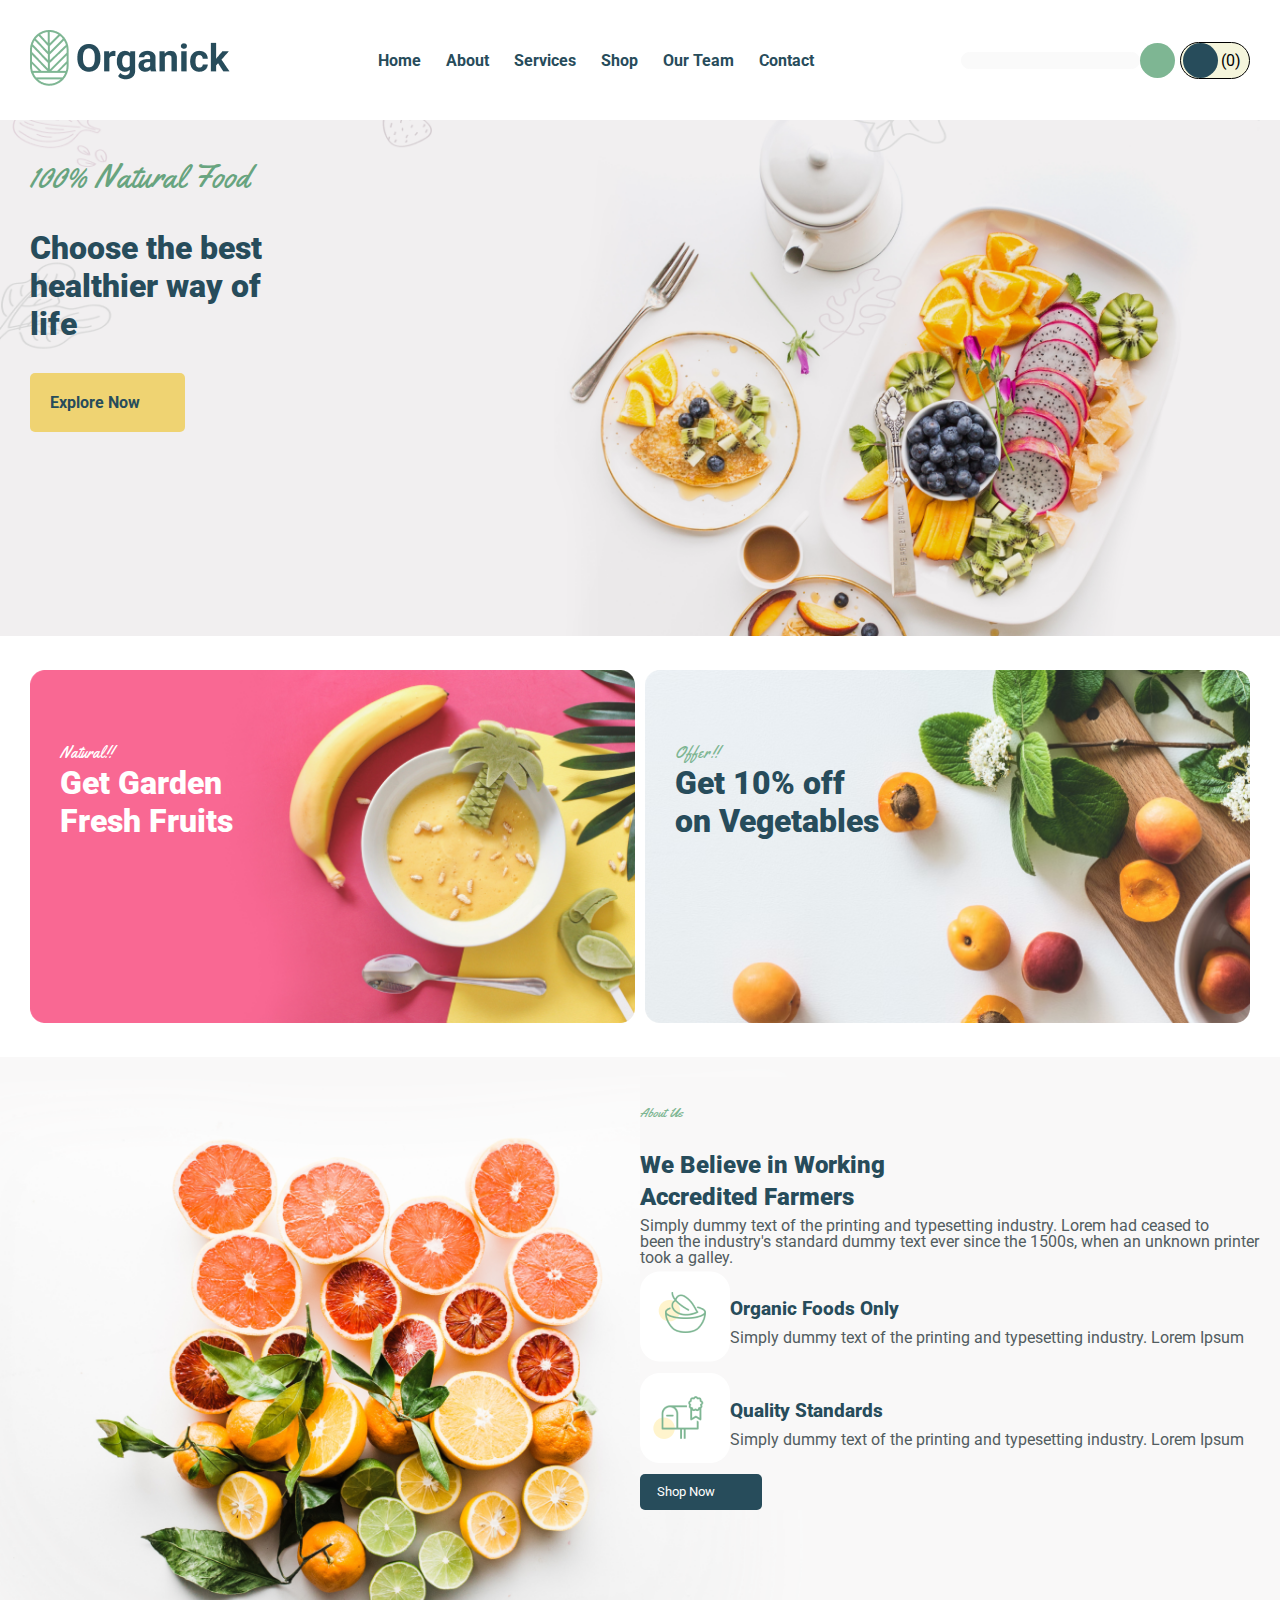
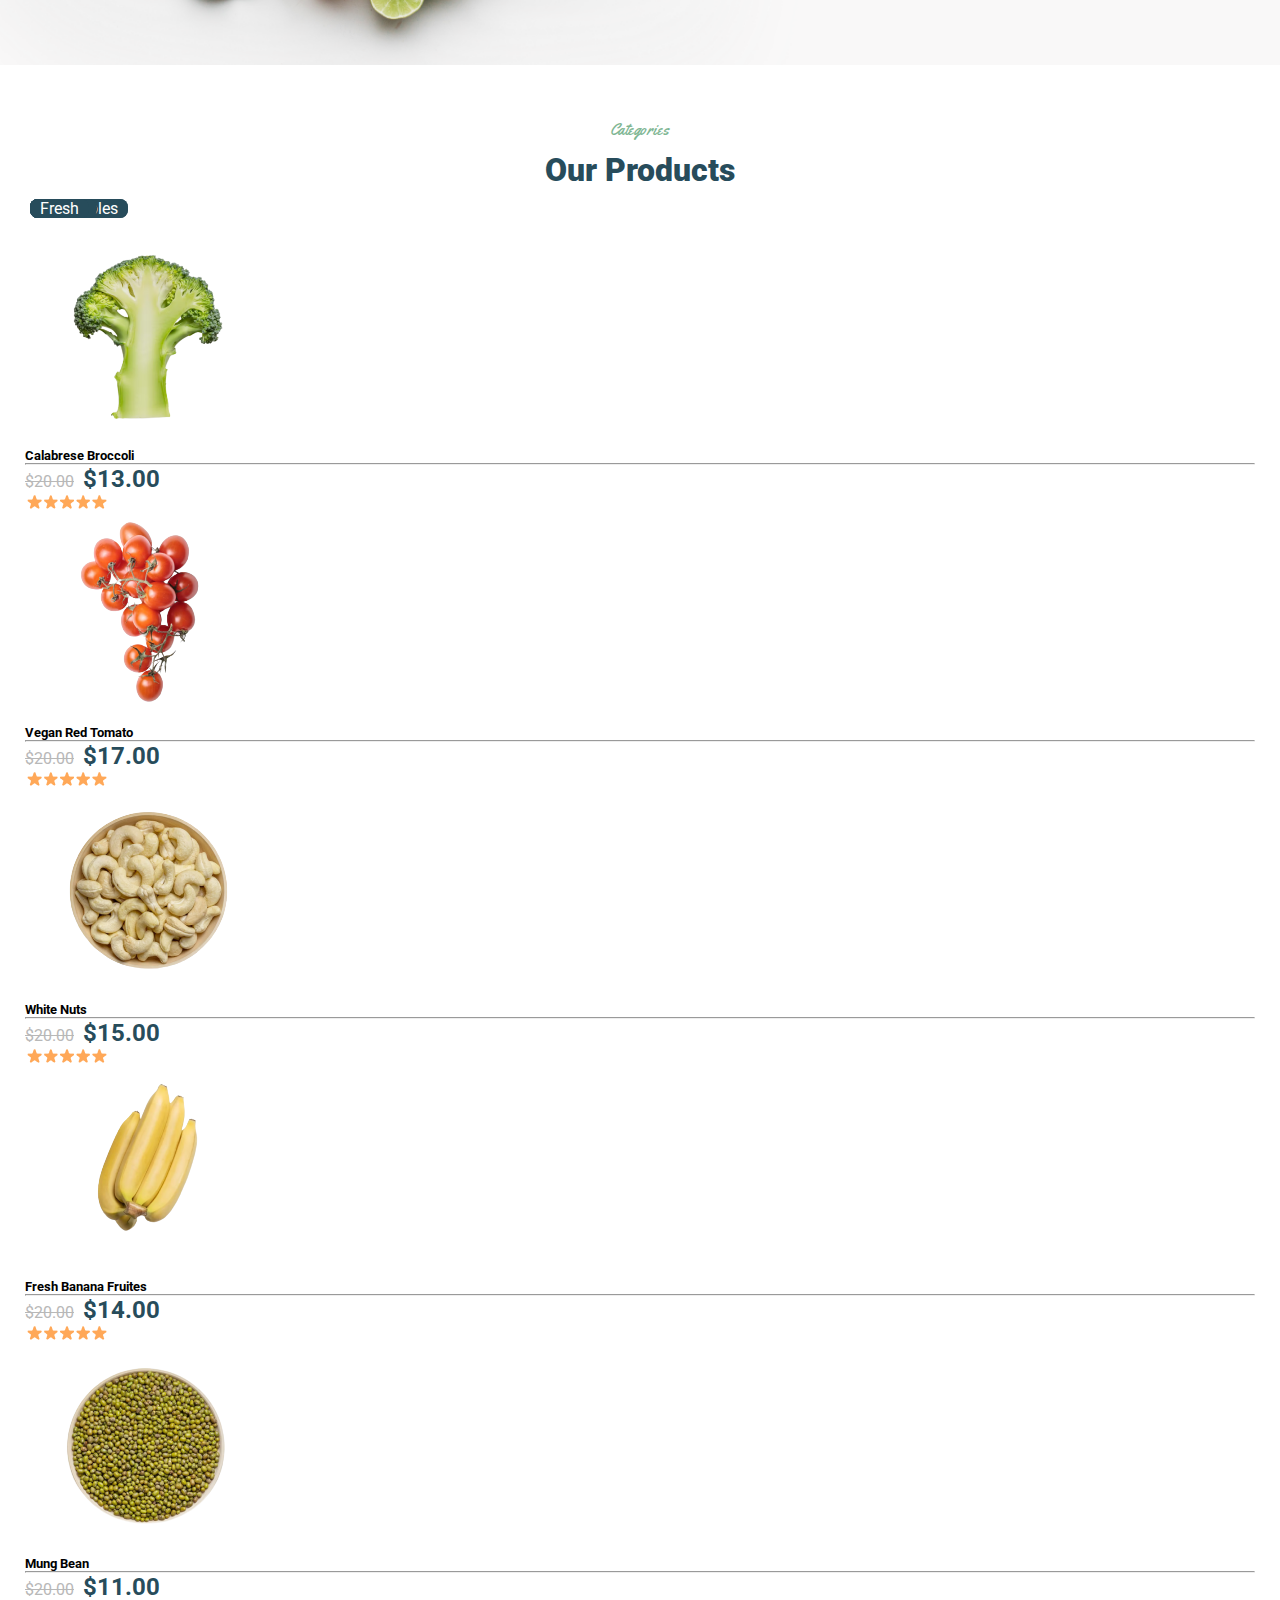
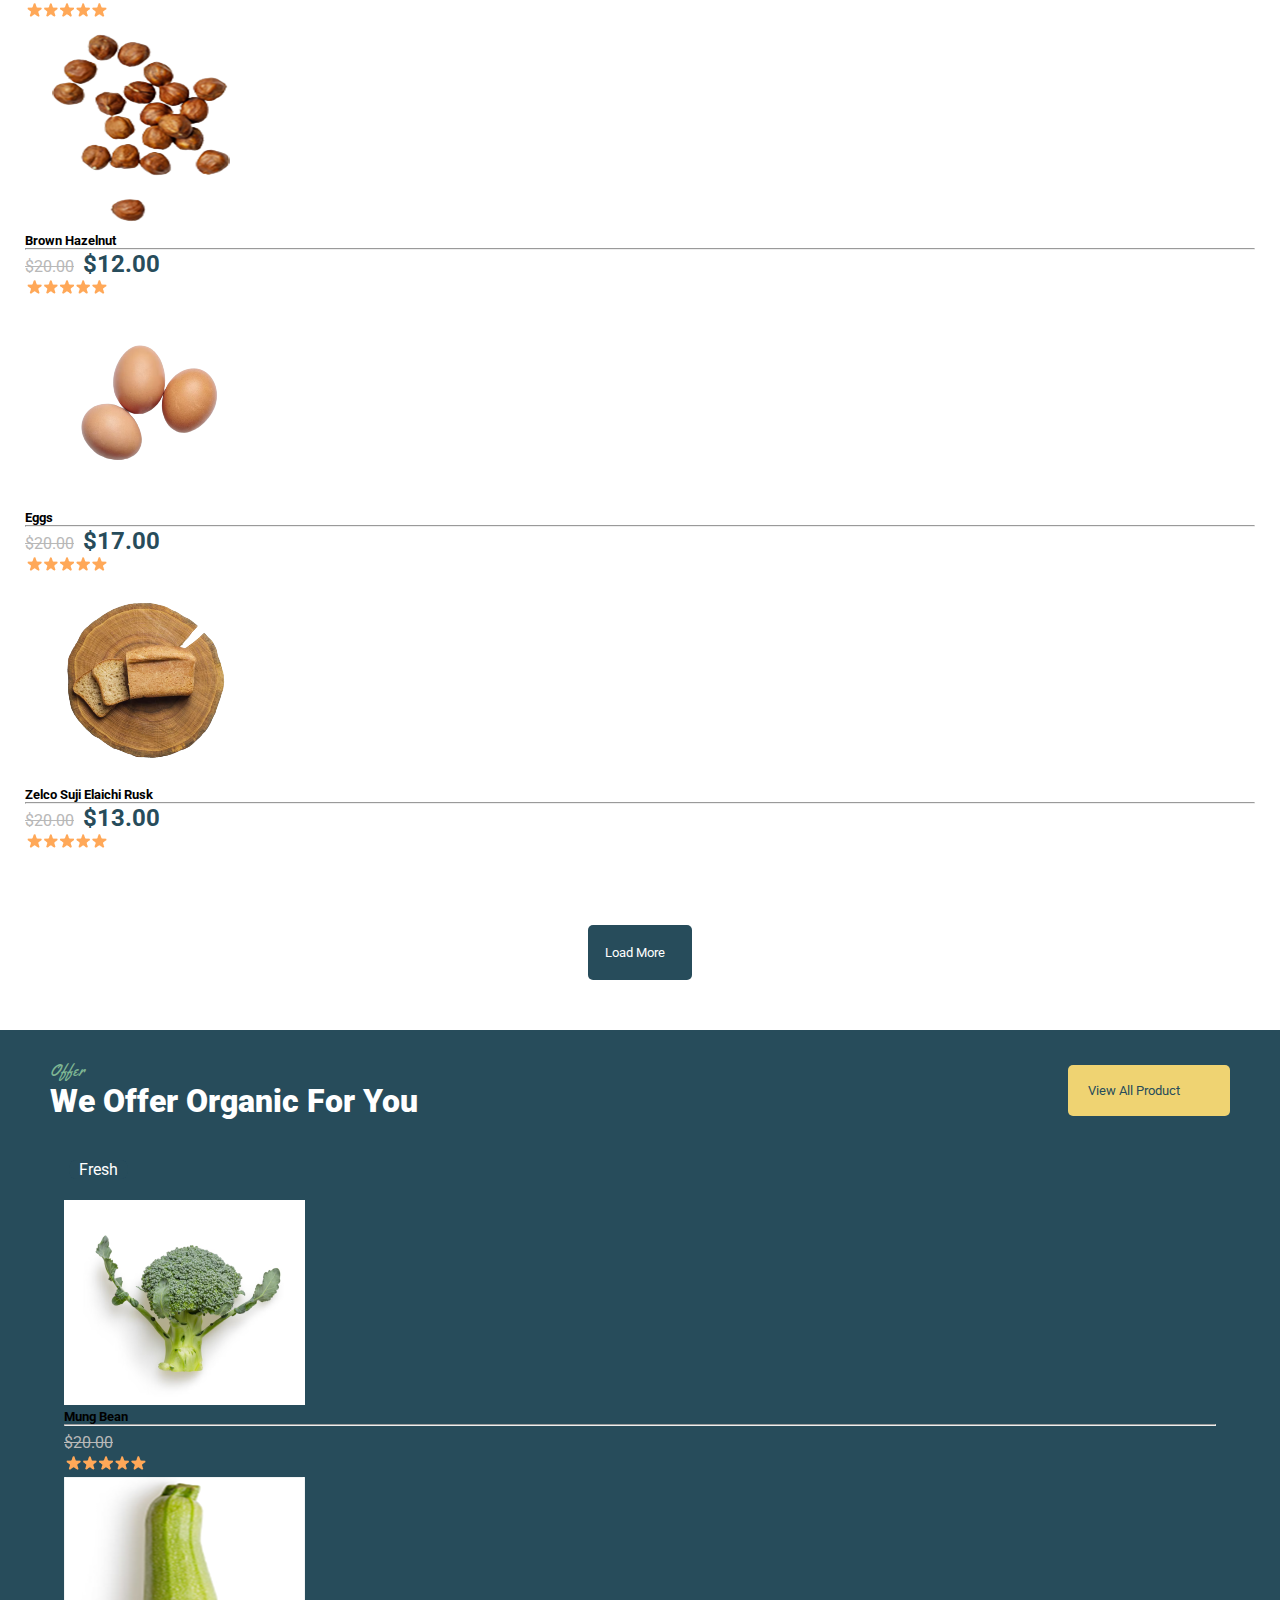
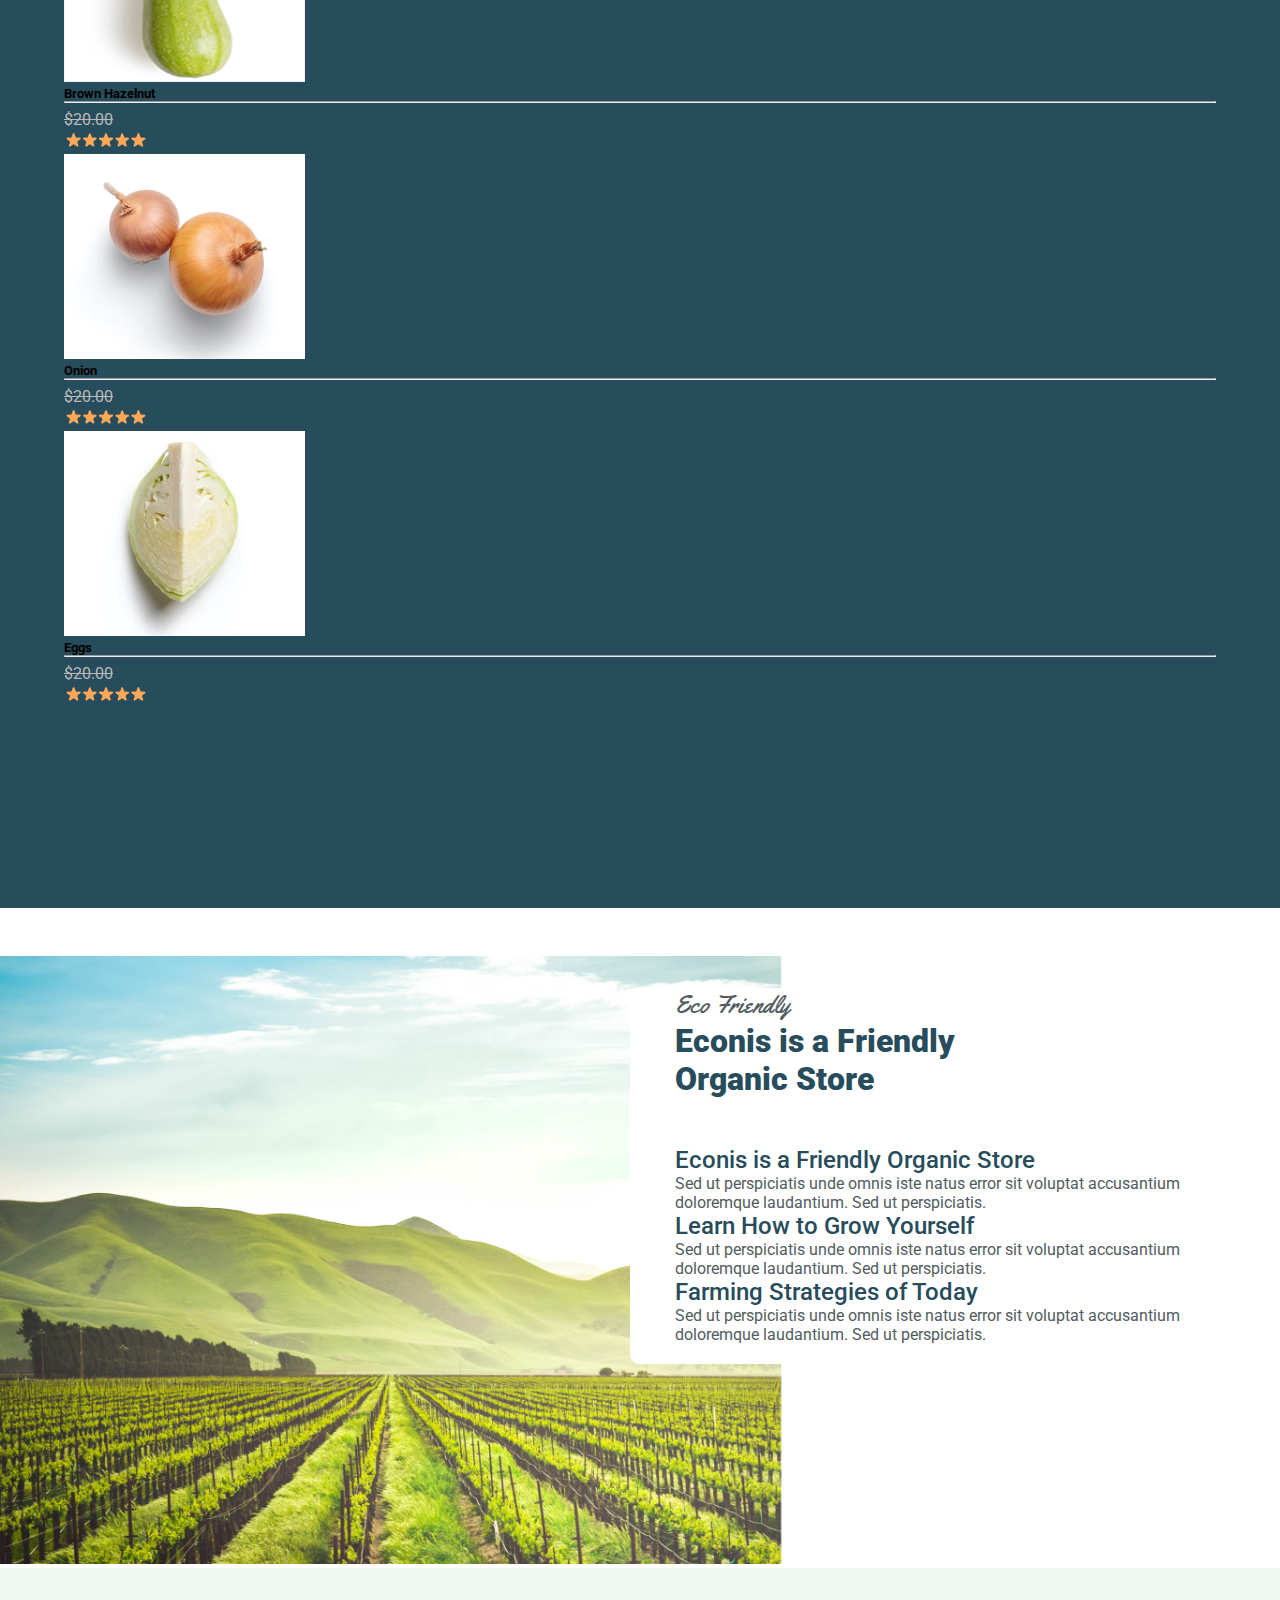
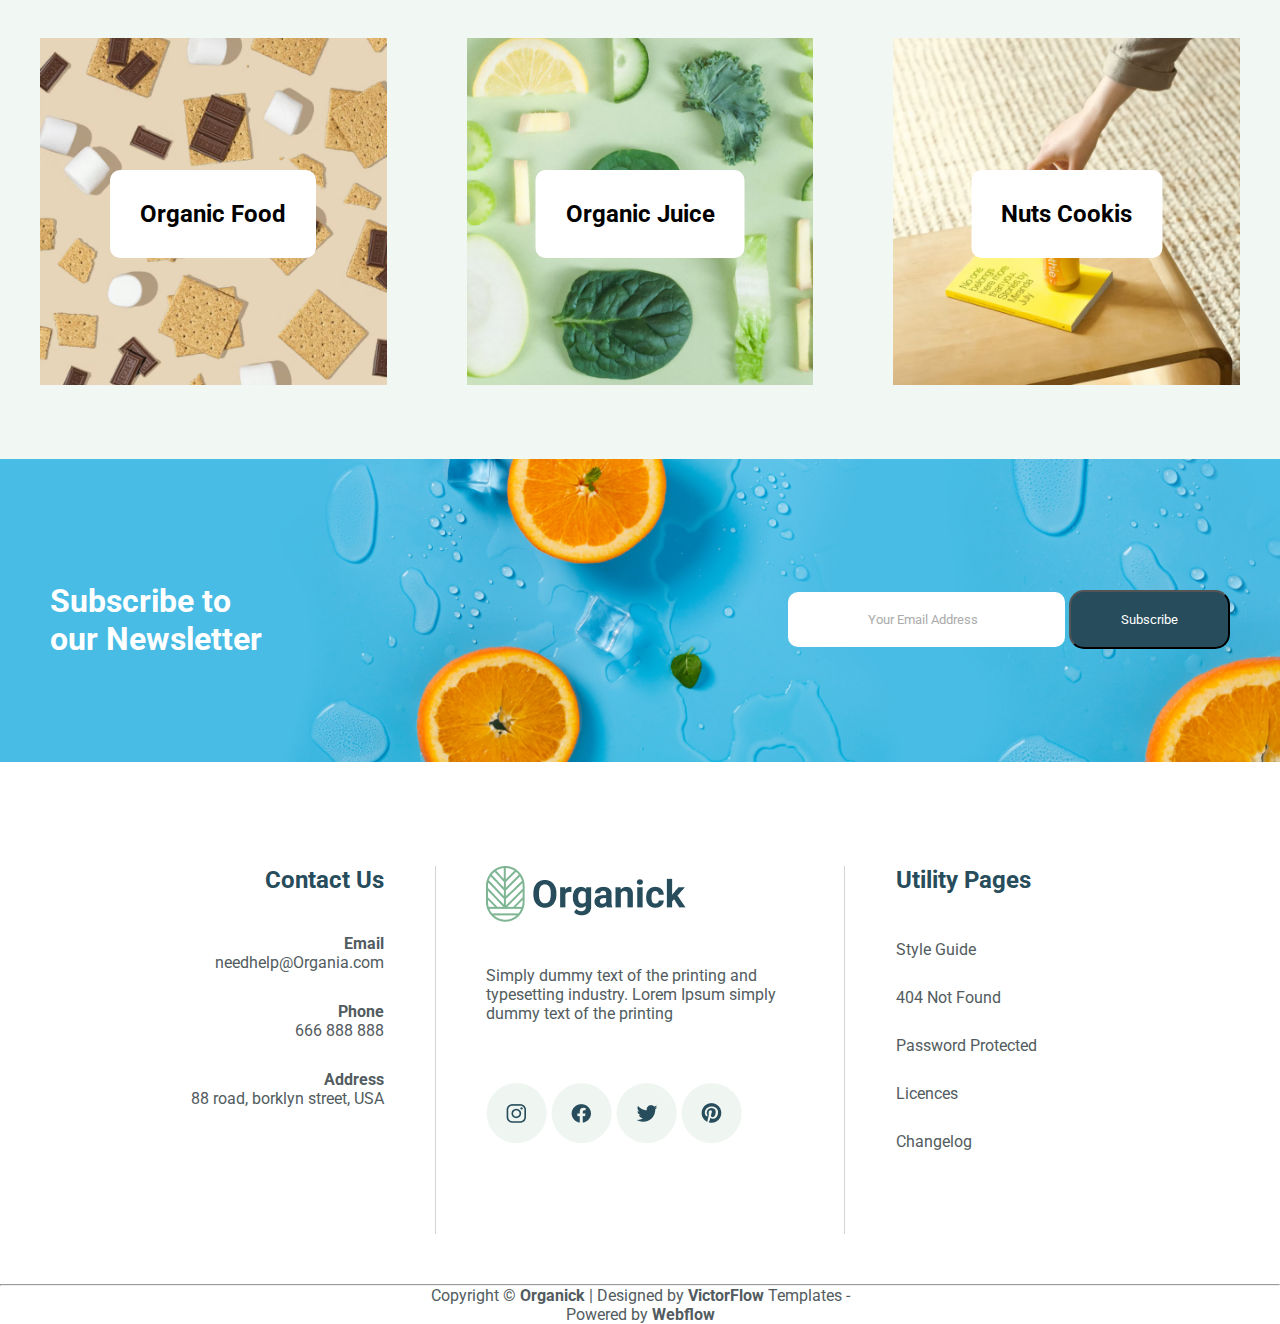
==== index.html @ 691d5c5e "project 2" ====
<!DOCTYPE html>
<html lang="en">

<head>
    <meta charset="UTF-8">
    <meta name="viewport" content="width=device-width, initial-scale=1.0">
    <title>muhammad yazan khairi alanam</title>
    <link rel="stylesheet" href="https://cdnjs.cloudflare.com/ajax/libs/font-awesome/6.5.1/css/all.min.css"
        integrity="sha512-DTOQO9RWCH3ppGqcWaEA1BIZOC6xxalwEsw9c2QQeAIftl+Vegovlnee1c9QX4TctnWMn13TZye+giMm8e2LwA=="
        crossorigin="anonymous" referrerpolicy="no-referrer" />
    <link rel="preconnect" href="https://fonts.googleapis.com">
    <link rel="preconnect" href="https://fonts.gstatic.com" crossorigin>
    <link href="https://fonts.googleapis.com/css2?family=Roboto:wght@300;400;500;700;900&display=swap" rel="stylesheet">
    <link rel="preconnect" href="https://fonts.googleapis.com">
    <link rel="preconnect" href="https://fonts.gstatic.com" crossorigin>
    <link href="https://fonts.googleapis.com/css2?family=Yellowtail&display=swap" rel="stylesheet">
    <link rel="stylesheet" href="https://cdn.jsdelivr.net/npm/bootstrap@5.3.2/dist/css/bootstrap.min.css"
        integrity="sha384-T3c6CoIi6uLrA9TneNEoa7RxnatzjcDSCmG1MXxSR1GAsXEV/Dwwykc2MPK8M2HN" crossorigin="anonymous">
    <link rel="stylesheet" href="./assets/style/style.css">
</head>

<body>
    <header>
        <nav>
            <div class="logo">
                <img class="logo" src="./assets/images/Logo.png" alt="Organick" loading="lazy">
            </div>
            <div class="middel">
                <ul>
                    <li><a href="#">Home</a></li>
                    <li><a href="./assets/About.html">About</a></li>
                    <li><a href="#">Services</a></li>
                    <li><a href="#">Shop</a></li>
                    <li><a href="#">Our Team</a></li>
                    <li><a href="#">Contact</a></li>
                </ul>
            </div>
            <div class="right">
                <div class="search">
                    <input type="search" name="" id="">
                    <span>
                        <div class="icon">
                            <i class="fa-solid fa-magnifying-glass"></i>
                        </div>
                    </span>
                </div>
                <div class="container-cart">
                    <div class="cart">
                        <i class="fa-solid fa-cart-shopping"></i>
                    </div>
                    <p>(0)</p>
                </div>
            </div>
        </nav>
        <div class="hero">
            <div class="hero-bg">
                <img src="./assets/images/hero.png" alt="" loading="lazy">
            </div>
            <div class="hero-title">
                <p>100% Natural Food</p>
                <h1>Choose the best
                    healthier way
                    of life</h1>
                <div class="hero-button">
                    <button>
                        <p>Explore Now</p>
                        <div class="arrow">
                            <i class="fa-solid fa-arrow-right arrow"></i>
                        </div>
                    </button>
                </div>
            </div>
        </div>
    </header>
    <main>
        <section class="sec-1">
            <div class="sec-1-img1">
                <img src="./assets/images/sec-1-1.png" alt="" loading="lazy">
                <div class="title-sec-1-img1">
                    <p>Natural!!</p>
                    <h1>
                        Get Garden <br> Fresh Fruits
                    </h1>
                </div>
            </div>
            <div class="sec-1-img2">
                <img src="./assets/images/sec-1-2.png" alt="" loading="lazy">
                <div class="title-sec-1-img2">
                    <p>Offer!!</p>
                    <h1>
                        Get 10% off <br>
                        on Vegetables
                    </h1>
                </div>
            </div>
        </section>
        <section class="sec-2">
            <div class="sec-2-left">
                <img src="./assets/images/sec-2.png" alt="" loading="lazy">
            </div>
            <div class="sec-2-right">
                <h5>About Us</h5>
                <h1>We Believe in Working <br>
                    Accredited Farmers</h1>
                <p>Simply dummy text of the printing and typesetting industry. Lorem had ceased to <br>
                    been the industry's standard dummy text ever since the 1500s, when an unknown printer took a galley.
                </p>
                <div class="sec-2-Organic">
                    <div class="sec-2-Organic-icon">
                        <img src="./assets/images/sec-2-Icon1.png" alt="" loading="lazy">
                    </div>
                    <div class="sec-2-Organic-Description">
                        <h3>Organic Foods Only</h3>
                        <p>Simply dummy text of the printing and typesetting industry. Lorem Ipsum</p>
                    </div>
                </div>
                <div class="sec-2-Standards">
                    <div class="sec-2-Standards-icon">
                        <img src="./assets/images/sec-2-Icon2.png" alt="" loading="lazy">
                    </div>
                    <div class="sec-2-Standards-Description">
                        <h3>Quality Standards</h3>
                        <p>Simply dummy text of the printing and typesetting industry. Lorem Ipsum</p>
                    </div>
                </div>
                <div class="sec-2-button">
                    <button>
                        <p>Shop Now</p>
                        <div class="arrow">
                            <i class="fa-solid fa-arrow-right arrow"></i>
                        </div>
                    </button>
                </div>
            </div>
        </section>
        <section class="sec-3">
            <div class="sec-3-title">
                <p>Categories </p>
                <h1>Our Products</h1>
            </div>
            <div class="row row-cols-1 row-cols-md-4 g-4  sec-3-card-x">
                <div class="col">
                    <div class="card">
                        <img src="./assets/images/sec3-1.png" class="card-img-top p-5" alt="..." loading="lazy">
                        <div class="card-body ">
                            <h5 class="card-title">Calabrese Broccoli</h5>
                            <hr>
                            <div class=" d-flex justify-content-between">
                                <p class="card-text sec-3-price ">
                                    <del>$20.00</del>
                                    <span>$13.00</span>
                                </p>
                                <p><img src="./assets/images/Star.png" alt="" loading="lazy"></p>
                            </div>
                            </hr>
                        </div>
                        <div class="sec-3-card-title-x">
                            <p> Vegetables</p>
                        </div>
                    </div>
                </div>
                <div class="col">
                    <div class="card">
                        <img src="./assets/images/sec3-2.png" class="card-img-top p-5" alt="..." loading="lazy">
                        <div class="card-body ">
                            <h5 class="card-title">Vegan Red Tomato</h5>
                            <hr>
                            <div class=" d-flex justify-content-between">
                                <p class="card-text sec-3-price">
                                    <del>$20.00</del>
                                    <span>$17.00</span>
                                </p>
                                <p><img src="./assets/images/Star.png" alt="" loading="lazy"></p>
                            </div>
                            </hr>
                        </div>
                        <div class="sec-3-card-title-x">
                            <p> Vegetables</p>
                        </div>
                    </div>
                </div>
                <div class="col">
                    <div class="card">
                        <img src="./assets/images/sec3-3.png" class="card-img-top p-5" alt="..." loading="lazy">
                        <div class="card-body ">
                            <h5 class="card-title">White Nuts</h5>
                            <hr>
                            <div class=" d-flex justify-content-between">
                                <p class="card-text sec-3-price">
                                    <del>$20.00</del>
                                    <span>$15.00</span>
                                </p>
                                <p><img src="./assets/images/Star.png" alt="" loading="lazy"></p>
                            </div>
                            </hr>
                        </div>
                        <div class="sec-3-card-title-x">
                            <p> Millets</p>
                        </div>
                    </div>
                </div>
                <div class="col">
                    <div class="card">
                        <img src="./assets/images/sec3-4.png" class="card-img-top p-5" alt="..." loading="lazy">
                        <div class="card-body ">
                            <h5 class="card-title">Fresh Banana Fruites</h5>
                            <hr>
                            <div class=" d-flex justify-content-between">
                                <p class="card-text sec-3-price">
                                    <del>$20.00</del>
                                    <span>$14.00</span>
                                </p>
                                <p><img src="./assets/images/Star.png" alt="" loading="lazy"></p>
                            </div>
                            </hr>
                        </div>
                        <div class="sec-3-card-title-x">
                            <p> Fresh</p>
                        </div>
                    </div>
                </div>
                <div class="col">
                    <div class="card">
                        <img src="./assets/images/sec3-5.png" class="card-img-top p-5" alt="..." loading="lazy">
                        <div class="card-body ">
                            <h5 class="card-title">Mung Bean</h5>
                            <hr>
                            <div class=" d-flex justify-content-between">
                                <p class="card-text sec-3-price">
                                    <del>$20.00</del>
                                    <span>$11.00</span>
                                </p>
                                <p><img src="./assets/images/Star.png" alt="" loading="lazy"></p>
                            </div>
                            </hr>
                        </div>
                        <div class="sec-3-card-title-x">
                            <p> Health</p>
                        </div>
                    </div>
                </div>
                <div class="col">
                    <div class="card">
                        <img src="./assets/images/sec3-6.png" class="card-img-top p-5 testtt " alt="..." loading="lazy">
                        <div class="card-body  ">
                            <h5 class="card-title">Brown Hazelnut</h5>
                            <hr>
                            <div class=" d-flex justify-content-between">
                                <p class="card-text sec-3-price">
                                    <del>$20.00</del>
                                    <span>$12.00</span>
                                </p>
                                <p><img src="./assets/images/Star.png" alt="" loading="lazy"></p>
                            </div>
                            </hr>
                        </div>
                        <div class="sec-3-card-title-x">
                            <p> Nuts</p>
                        </div>
                    </div>
                </div>
                <div class="col">
                    <div class="card">
                        <img src="./assets/images/sec3-7.png" class="card-img-top p-5" alt="..." loading="lazy">
                        <div class="card-body ">
                            <h5 class="card-title">Eggs</h5>
                            <hr>
                            <div class=" d-flex justify-content-between">
                                <p class="card-text sec-3-price">
                                    <del>$20.00</del>
                                    <span>$17.00</span>
                                </p>
                                <p><img src="./assets/images/Star.png" alt="" loading="lazy"></p>
                            </div>
                            </hr>
                        </div>
                        <div class="sec-3-card-title-x">
                            <p> Fresh</p>
                        </div>
                    </div>
                </div>
                <div class="col">
                    <div class="card">
                        <img src="./assets/images/sec3-8.png" class="card-img-top p-5" alt="..." loading="lazy">
                        <div class="card-body ">
                            <h5 class="card-title">Zelco Suji Elaichi Rusk</h5>
                            <hr>
                            <div class=" d-flex justify-content-between">
                                <p class="card-text sec-3-price">
                                    <del>$20.00</del>
                                    <span>$13.00</span>
                                </p>
                                <p><img src="./assets/images/Star.png" alt="" loading="lazy"></p>
                            </div>
                            </hr>
                        </div>
                        <div class="sec-3-card-title-x">
                            <p> Fresh</p>
                        </div>
                    </div>
                </div>
            </div>
            <div class="sec-3-button">
                <button>
                    <p>Load More</p>
                    <div class="arrow">
                        <i class="fa-solid fa-arrow-right arrow"></i>
                    </div>
                </button>
            </div>
        </section>
        <section class="sec-4">
            <div class="sec-4-container-title">
                <div class="sec-4-right">
                    <p>Offer</p>
                    <h1>We Offer Organic For You</h1>
                </div>
                <div class="sec-4-left">
                    <div class="sec-4-button">
                        <button>
                            <p>View All Product</p>
                            <div class="arrow">
                                <i class="fa-solid fa-arrow-right arrow"></i>
                            </div>
                        </button>
                    </div>
                </div>
            </div>
            <div class="row row-cols-1 row-cols-md-4 g-4  sec-4-card-x">
                <div class="col">
                    <div class="card">
                        <img src="./assets/images/sec4-1.png" class="card-img-top p-5" alt="...">
                        <div class="card-body ">
                            <h5 class="card-title">Mung Bean</h5>
                            <hr>
                            <div class=" d-flex justify-content-between">
                                <p class="card-text sec-3-price">
                                    <del>$20.00</del>
                                    <span>$11.00</span>
                                </p>
                                <p><img src="./assets/images/Star.png" alt=""></p>
                            </div>
                            </hr>
                        </div>
                        <div class="sec-3-card-title-x">
                            <p> Fresh</p>
                        </div>
                    </div>
                </div>
                <div class="col">
                    <div class="card">
                        <img src="./assets/images/sec4-2.png" class="card-img-top p-5" alt="...">
                        <div class="card-body ">
                            <h5 class="card-title">Brown Hazelnut</h5>
                            <hr>
                            <div class=" d-flex justify-content-between">
                                <p class="card-text sec-3-price">
                                    <del>$20.00</del>
                                    <span>$12.00</span>
                                </p>
                                <p><img src="./assets/images/Star.png" alt=""></p>
                            </div>
                            </hr>
                        </div>
                        <div class="sec-3-card-title-x">
                            <p> Fresh</p>
                        </div>
                    </div>
                </div>


                <div class="col">
                    <div class="card">
                        <img src="./assets/images/sec4-3.png" class="card-img-top p-5" alt="...">
                        <div class="card-body ">
                            <h5 class="card-title">Onion</h5>
                            <hr>
                            <div class=" d-flex justify-content-between">
                                <p class="card-text sec-3-price">
                                    <del>$20.00</del>
                                    <span>$17.00</span>
                                </p>
                                <p><img src="./assets/images/Star.png" alt=""></p>
                            </div>
                            </hr>
                        </div>
                        <div class="sec-3-card-title-x">
                            <p> Fresh</p>
                        </div>
                    </div>
                </div>


                <div class="col">
                    <div class="card">
                        <img src="./assets/images/sec4-4.png" class="card-img-top p-5" alt="...">
                        <div class="card-body ">
                            <h5 class="card-title">Eggs</h5>
                            <hr>
                            <div class=" d-flex justify-content-between">
                                <p class="card-text sec-3-price">
                                    <del>$20.00</del>
                                    <span>$17.00</span>
                                </p>
                                <p><img src="./assets/images/Star.png" alt=""></p>
                            </div>
                            </hr>
                        </div>
                        <div class="sec-3-card-title-x">
                            <p> Fresh</p>
                        </div>
                    </div>
                </div>
            </div>
        </section>
        <section class="sec-5">
            <div class="sec-5-img">
                <img src="./assets/images/sec5.png" alt="" loading="lazy">
            </div>
            <div class="sec-5-paragraph">
                <div class="sec-5-paragraph-part1">
                    <p>Eco Friendly</p>
                    <h1>Econis is a Friendly <br>
                        Organic Store</h1>
                </div>
                <h2>Econis is a Friendly
                    Organic Store</h2>
                <p>Sed ut perspiciatis unde omnis iste natus error sit voluptat accusantium <br> doloremque laudantium.
                    Sed
                    ut perspiciatis.
                </p>
                <h2>Learn How to Grow Yourself</h2>
                <p>Sed ut perspiciatis unde omnis iste natus error sit voluptat accusantium <br>doloremque laudantium.
                    Sed
                    ut perspiciatis.</p>
                <h2>Farming Strategies of Today</h2>
                <p>Sed ut perspiciatis unde omnis iste natus error sit voluptat accusantium <br> doloremque laudantium.
                    Sed
                    ut perspiciatis.</p>
            </div>
        </section>
        <section>
            <div class="sec-6-container">
                <div class="sec-6-container-img">
                    <img src="./assets/images/sec6-1.png" alt="" loading="lazy">
                    <div>
                        <h2>Organic Food</h2>
                    </div>
                </div>
                <div class="sec-6-container-img">
                    <img src="./assets/images/sec6-2.png" alt="" loading="lazy">
                    <div>
                        <h2>Organic Juice</h2>
                    </div>
                </div>
                <div class="sec-6-container-img">
                    <img src="./assets/images/sec6-3.png" alt="" loading="lazy">
                    <div>
                        <h2>Nuts Cookis</h2>
                    </div>
                </div>
            </div>
        </section>
        <section>
            <div>
                <div sec-7-container>
                    <div class="sec-7-img">
                        <img src="./assets/images/sec7.png" alt="" loading="lazy">
                        <div class="sec-7-Subscribe">
                            <h1>
                                Subscribe to <br>
                                our Newsletter
                            </h1>
                            <div class="sec-7-email">
                                <input type="email" placeholder="Your Email Address  ">
                                <button>
                                    Subscribe
                                </button>
                            </div>
                        </div>
                    </div>
                </div>
            </div>
        </section>
        <section>
            <div class="sec-8-cotainer">
                <div class="sec-8-left">
                    <div class="Contact">
                        <h2>Contact Us</h2>
                    </div>
                    <div class="sec-8-Email">
                        <p>
                        <h4>
                            Email
                        </h4>
                        needhelp@Organia.com
                        </p>
                        <div>
                            <p>
                            <h4>
                                Phone <br>
                            </h4>
                            666 888 888
                            </p>
                        </div>
                        <div>
                            <p>
                            <h4>
                                Address <br>
                            </h4>
                            88 road, borklyn street, USA
                            </p>
                        </div>
                    </div>
                </div>
                <div class="vertical-line"></div>
                <div class="sec-8-mid">
                    <div class="sec-8-mid-logo">
                        <img src="./assets/images/Logo.png" alt="" loading="lazy">
                    </div>
                    <div>
                        <p>
                            Simply dummy text of the printing and typesetting industry.
                            Lorem Ipsum simply dummy text of the printing
                        </p>
                    </div>
                    <div sec-8-mid-img>
                        <img src="./assets/images/sec-8-1.png" alt="" loading="lazy">
                        <img src="./assets/images/sec-8-2.png" alt="" loading="lazy">
                        <img src="./assets/images/sec-8-3.png" alt="" loading="lazy">
                        <img src="./assets/images/sec-8-4.png" alt="" loading="lazy">
                    </div>
                </div>
                <div class="vertical-line"></div>
                <div class="sec-8-right">
                    <h2>
                        Utility Pages
                    </h2>
                    <p>
                        Style Guide <br>
                        404 Not Found <br>
                        Password Protected <br>
                        Licences <br>
                        Changelog <br>
                    </p>
                </div>
            </div>
        </section>
    </main>
    <footer>
        <hr>
        <div>
            <p>Copyright © <b>Organick</b> | Designed by <b>VictorFlow</b> Templates - <br> Powered by <b>Webflow</b>
            </p>
        </div>
    </footer>
    <script src="https://cdn.jsdelivr.net/npm/@popperjs/core@2.11.8/dist/umd/popper.min.js"
        integrity="sha384-I7E8VVD/ismYTF4hNIPjVp/Zjvgyol6VFvRkX/vR+Vc4jQkC+hVqc2pM8ODewa9r"
        crossorigin="anonymous"></script>
    <script src="https://cdn.jsdelivr.net/npm/bootstrap@5.3.2/dist/js/bootstrap.min.js"
        integrity="sha384-BBtl+eGJRgqQAUMxJ7pMwbEyER4l1g+O15P+16Ep7Q9Q+zqX6gSbd85u4mG4QzX+"
        crossorigin="anonymous"></script>
</body>
</html>
---- assets/style/style.css ----
p {
    margin-bottom: 0;
    /* put this select because cdn of jsdelivr.net/npm/bootstrap@5.3.2/scs5/_reboot.scss:130 put{
    margin-bottom: 1rem; of all p
   } */
}



* {
    margin: 0;
    padding: 0;
    box-sizing: border-box;
    font-family: 'Roboto', sans-serif;
}

body {
    height: 6000px;
}

/* nav bar */
nav {
    display: flex;
    justify-content: space-between;
    align-items: center;
    padding: 30px 30px;
    width: 100%;
    z-index: 1;
    background-color: rgb(255, 255, 255);
    /* position: fixed;
    top: 0px; */
}

/* nav bar middel */

nav .middel ul {
    display: flex;
    text-decoration: none;
    gap: 25px;
    list-style: none;
    font-weight: 700;
}

nav .middel ul a {
    text-decoration: none;
    color: #274C5B;
}

/* nav bar right */

.right {
    display: flex;
    gap: 5px;
}

.right .search input {
    border: 1px solid #FAFAFA;
    background-color: #FAFAFA;
    border-radius: 50px;
    position: relative;
}

nav .right .search {
    display: flex;
    align-items: center;
}

nav .right .search .icon {
    background-color: #7EB693;
    width: 35px;
    height: 35px;
    border-radius: 50%;
    position: relative;
}

nav .right .icon i {
    color: white;
    position: absolute;
    top: 50%;
    left: 50%;
    transform: translate(-50%, -50%);
}

nav .right .cart {
    background-color: #274C5B;
    width: 35px;
    height: 35px;
    border-radius: 50%;
    position: relative;
    margin-left: 2px;
}

nav .right .cart i {
    color: white;
    position: absolute;
    top: 50%;
    left: 50%;
    transform: translate(-50%, -50%);

}

nav .container-cart {
    border-radius: 50px;
    width: 70px;
    background-color: beige;
    border: 1px solid black;
    display: flex;
    justify-content: space-between;
    align-items: center;

}

.container-cart p {
    display: inline;
    padding: 0 8px 0 0;

}

/* hero */

.hero {
    position: relative;
}

.hero-bg img {
    width: 100%;
}

.hero .hero-title {
    position: absolute;
    top: 35px;
    left: 30px;
}

.hero .hero-title p {
    font-weight: 400;
    font-family: 'Yellowtail', cursive;
    color: #68A47F;
    font-size: 2rem;

}

.hero .hero-title h1 {
    color: #274C5B;
    font-weight: 900;
    padding: 30px 0;
    max-width: 17rem;
}

.hero .hero-button button {
    display: flex;
    padding: 20px 20px;
    justify-content: center;
    align-items: center;
    gap: 5px;
    background-color: #EFD372;
    border: none;
    border-radius: 5px;
}

.hero .hero-button p {
    color: #274C5B;
    font-family: 'Roboto', sans-serif;
    font-weight: 700;
    font-size: 1rem;

}

.hero .hero-button .arrow {
    color: white;
    background-color: #274C5B;
    border-radius: 50%;
    width: 20px;
}

/* section-1 */
.sec-1 img {
    width: 100%;
}

.sec-1 {
    display: flex;
    gap: 10px;
    padding: 30px 30px 30px 30px;
    position: relative;
    width: 100%;
    justify-content: space-around;
}

.sec-1-img1,
.sec-1-img2 {
    position: relative;
    width: 100%;
}

.title-sec-1-img1 {
    position: absolute;
    top: 20%;
    left: 5%;
}

.title-sec-1-img2 {
    position: absolute;
    top: 20%;
    left: 5%;
}

.sec-1-img1 p {
    font-family: 'Yellowtail', cursive;
    color: white;

}

.sec-1-img2 p {
    font-family: 'Yellowtail', cursive;
    color: #7EB693;
}

.sec-1-img1 h1 {
    color: white;
    font-size: 2rem;
    font-weight: 900;
}

.sec-1-img2 h1 {
    color: #274C5B;
    font-size: 2rem;
    font-weight: 900;
}

/* section-2 */


/* section-2 it's work for screen (1050) to huge screen */
.sec-2 {
    position: relative;
}

.sec-2-right {
    position: absolute;
    top: 20px;
    right: 0;
    width: 50%;
    background-color: #F9F8F8;
    line-height: 2rem;
}

.sec-2-left img {
    width: 100%;
    background-size: contain;
}

.sec-2-right h5 {
    color: #7EB693;
    font-family: 'Yellowtail', cursive;
    font-weight: 400;
    width: max-content;
    padding: 20px 0;
}

.sec-2-right h1 {
    color: #274C5B;
    font-weight: 900;
    width: max-content;
    font-size: 1.5rem;
}

.sec-2-right p {
    color: #525C60;
    font-weight: 400;
    line-height: 1rem;
    padding: 5px 0;
}

.sec-2-Organic,
.sec-2-Standards {
    display: flex;
    align-items: center;
}

.sec-2-Organic h3,
.sec-2-Standards h3 {
    color: #274C5B;
    font-weight: 800;
    width: max-content;
}

.sec-2-Organic p,
.sec-2-Standards p {
    color: #525C60;
    font-weight: 400;
}

.sec-2-button button {
    display: flex;
    padding: 5px 17px;
    justify-content: center;
    align-items: center;
    gap: 10px;
    background-color: #274C5B;
    border: none;
    border-radius: 5px;
}

.sec-2-button p {
    color: white;
}

.sec-2-button .arrow,
.sec-4-button .arrow {
    color: white;
    background-color: #335B6B;
    border-radius: 50%;
    width: 20px;
}

/* section-3 */

.sec-3-card-x,
.sec-4-card-x {
    padding-top: 50px;
    position: relative;
    border-radius: 10px;
}

.sec-3-card-title-x {
    background-color: #274C5B;
    color: white;
    padding: 0px 10px;
    position: absolute;
    top: 10px;
    left: 5px;
    border-radius: 8px;
    width: max-content;
}

.sec-3 {
    padding: 50px 25px;
}

.sec-3-title p {
    padding-bottom: 10px;
    font-weight: 400;
    color: #7EB693;
    font-family: 'Yellowtail', cursive;
    width: max-content;
    margin: 0 auto;
}

.sec-3-title h1 {
    color: #274C5B;
    font-weight: 900;
    width: max-content;
    margin: 0 auto;
}


.sec-3-button button {
    display: flex;
    padding: 5px 17px;
    justify-content: center;
    align-items: center;
    gap: 10px;
    background-color: #274C5B;
    border: none;
    border-radius: 5px;
    color: white;
    text-align: center;
    margin: 0 auto;
    margin-top: 70px;
}

.sec-3-button p {
    padding: 15px 0;
}

.sec-3-price del {
    color: #B8B8B8;
    ;
    padding-right: 5px;
}

.sec-3-price span {
    color: #274C5B;
    font-size: 1.5rem;
    font-weight: 700;
}


.sec-4 {
    background-color: #274C5B;
    padding-bottom: 200px;

}

.sec-4-container-title {
    display: flex;
    justify-content: space-between;
    align-items: center;
    padding: 30px 50px;

}


.sec-4-button button {
    background-color: #EFD372;
    display: flex;
    padding: 18px 20px;
    justify-content: center;
    align-items: center;
    gap: 10px;
    border: none;
    border-radius: 5px;
    color: #274C5B;

}

.sec-4-right p {
    color: #7EB693;
    font-family: 'Yellowtail', cursive;
    font-weight: 400;
}

.sec-4-right h1 {
    color: #FFF;
    font-weight: 900;
}

.sec-4-card-x {
    width: 90%;
    margin: 0 auto;
}

.sec-5 {
    margin-top: 3rem;
    position: relative;
}

.sec-5-img img {

    width: 100%;
}

.sec-5-paragraph {
    background-color: #FFFFFF;
    border-radius: 10px;
    padding: 0 0 20px 45px;
    min-width: 50%;
    top: 2rem;
    right: 10px;
    position: absolute;
}

.sec-5-paragraph-part1 p {
    color: #7EB693;
    font-family: 'Yellowtail', cursive;
    font-size: 25px;
    font-weight: 400;
}

.sec-5-paragraph-part1 h1 {
    color: #274C5B;
    font-weight: 900;
    margin-bottom: 3rem;
}

.sec-5-paragraph h2 {
    color: #274C5B;
    font-weight: 500;
    max-width: max-content;
}

.sec-5-paragraph p {
    color: #525C60;
    font-weight: 400;
    max-width: max-content;
}

.sec-6-container {
    display: flex;
    justify-content: space-between;
    padding: 50px 0;
    background-color: #F1F8F4;


}

.sec-6-container-img {
    position: relative;
    padding: 20px 40px;

}

.sec-6-container-img img {
    width: 100%;
}

.sec-6-container h2 {
    background-color: white;
    width: max-content;
    padding: 30px 30px;
    text-align: center;
    border-radius: 10px;
    position: absolute;
    top: 50%;
    left: 50%;
    transform: translate(-50%, -50%);
}

.sec-7-img {
    position: relative;
}

.sec-7-img img {
    width: 100%;
}

.sec-7-Subscribe {
    font-weight: 900;
    display: flex;
    justify-content: space-between;
    align-items: center;
    position: absolute;
    top: 40%;
    padding: 0 50px;
    width: 100%;
    color: white;

}

.sec-7-email input {
    border: none;
    border-radius: 10px;
    padding: 20px 50px
}

.sec-7-email button {
    padding: 20px 50px;
    background: #274C5B;
    color: white;
    border-radius: 15px;
}

.sec-7-email ::placeholder {
    color: #ABABAB;
    font-weight: 400;
    padding: 30px 30px;

}

.sec-8-cotainer {
    display: flex;
    margin: 0 auto;
    width: 80%;
    justify-content: space-between;
}

.sec-8-left {
    width: 25%;
}

.sec-8-left .Contact {
    color: #274C5B;
    text-align: right;
    /* font-weight: 700; */
    padding-bottom: 25px;
}

.sec-8-Email {
    text-align: right;
    color: #525C60;

}
.sec-8-Email p{
    padding-bottom: 15px;
}



.sec-8-mid {
    width: 30%;
}

.sec-8-right {
    width: 25%;
}

.sec-8-mid .sec-8-mid-img {
    display: flex;
    flex-wrap: nowrap;
}


.sec-8-cotainer {
    padding-top: 100px;
}

.vertical-line {
    width: 1px;
    height: 23rem;
    background-color: #D4D4D4;
    ;
}

.sec-8-mid-logo{
    padding-bottom: 40px;
}

.sec-8-mid p
{
    color: #525C60;
    padding-bottom: 60px;
}

.sec-8-right h2{
    color: #274C5B;
    padding-bottom: 2rem;
}

.sec-8-right p{
    line-height: 3rem;
    color: #525C60;
}


footer {
    padding-top: 50px;
}
footer p{
    text-align: center;
    color: rgba(82, 92, 96, 1);
}








/*
note: 1- don't forget position in navvar
2-fix the proplem in section 5 
3- dont forget image lodaing =lazy
*/
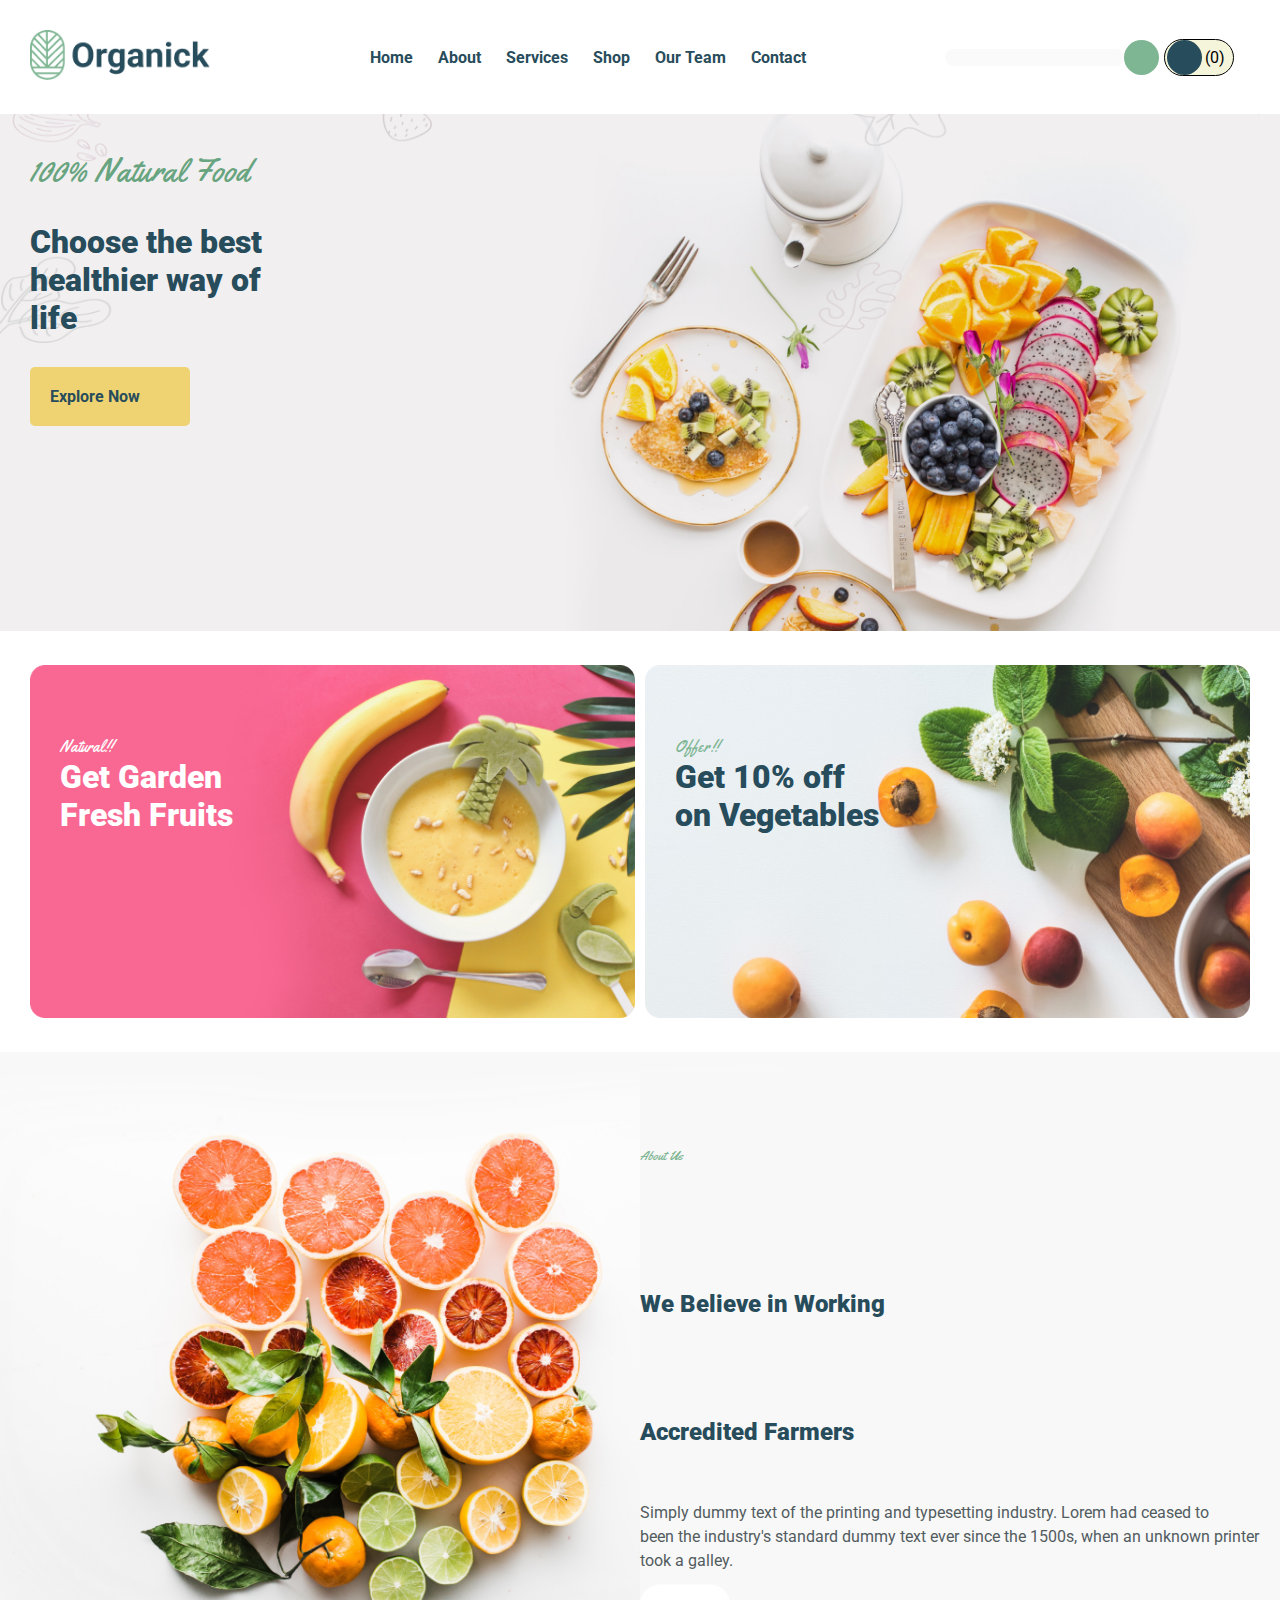
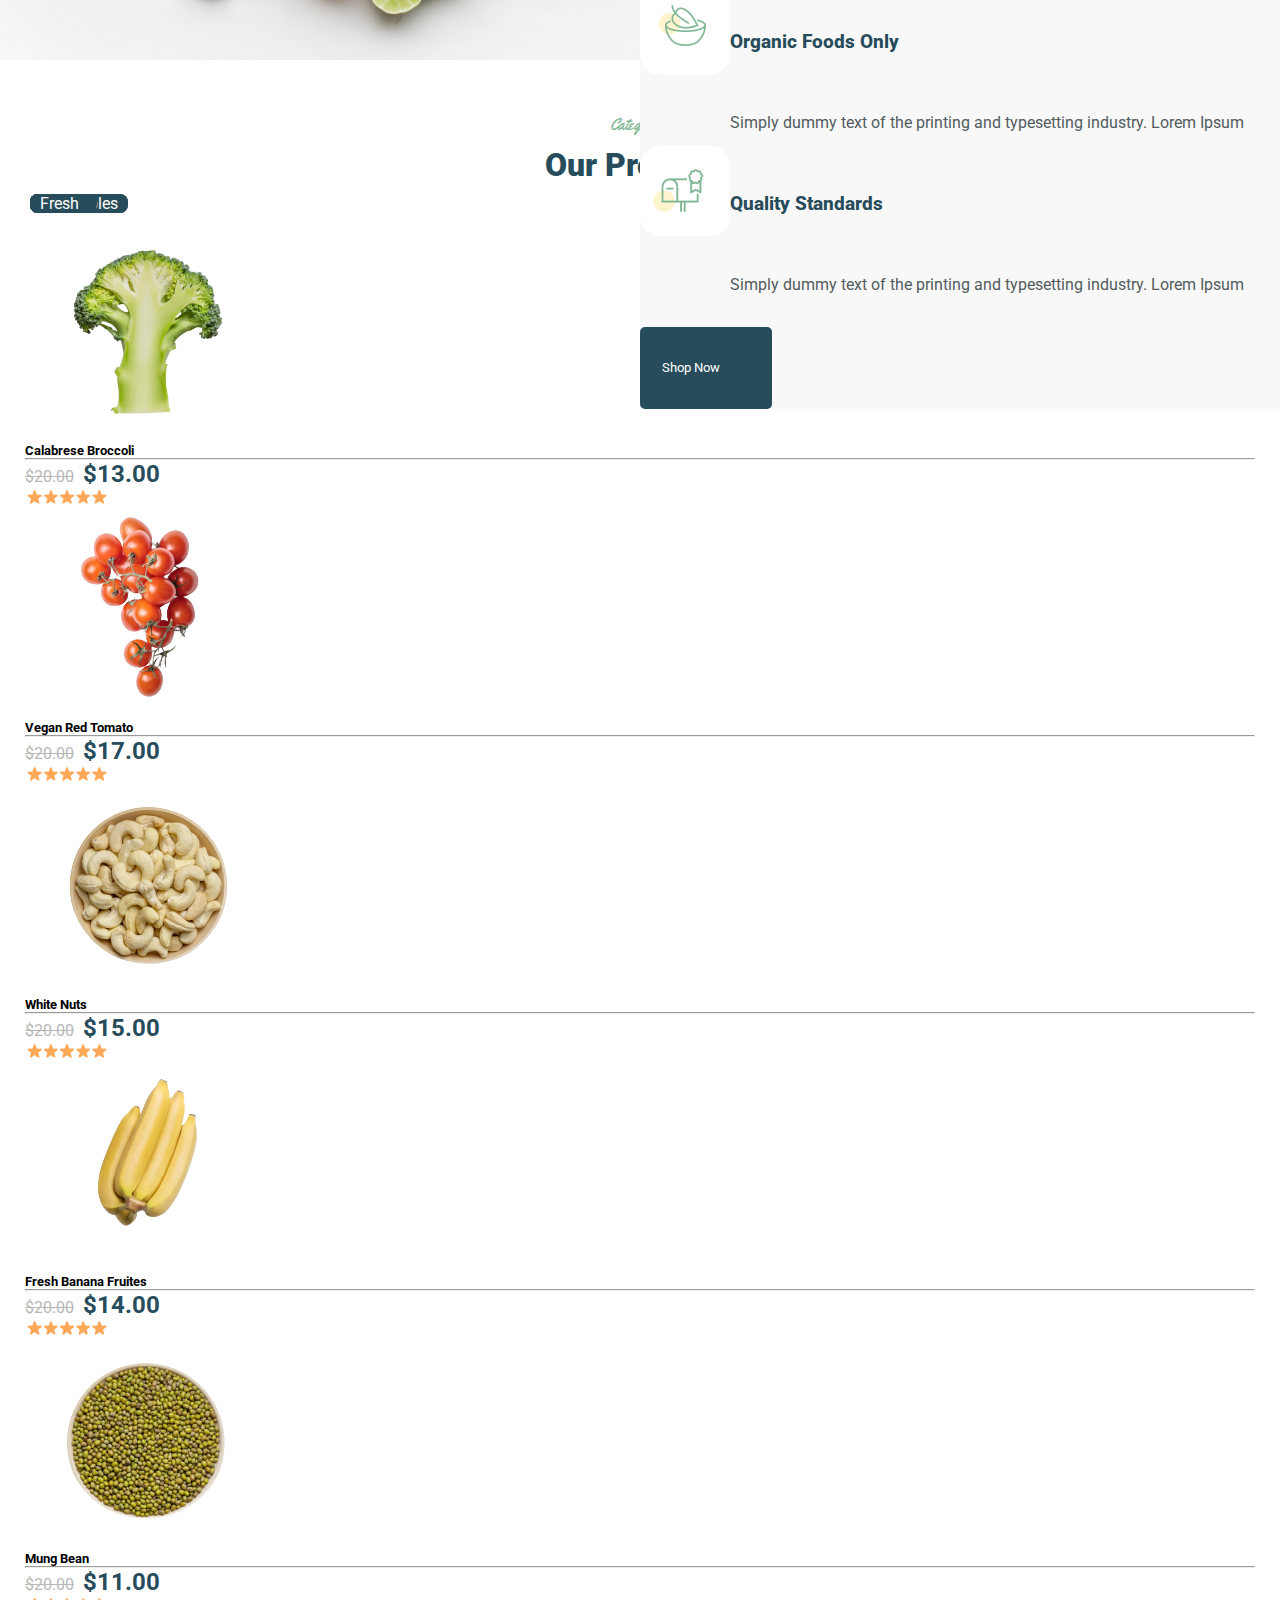
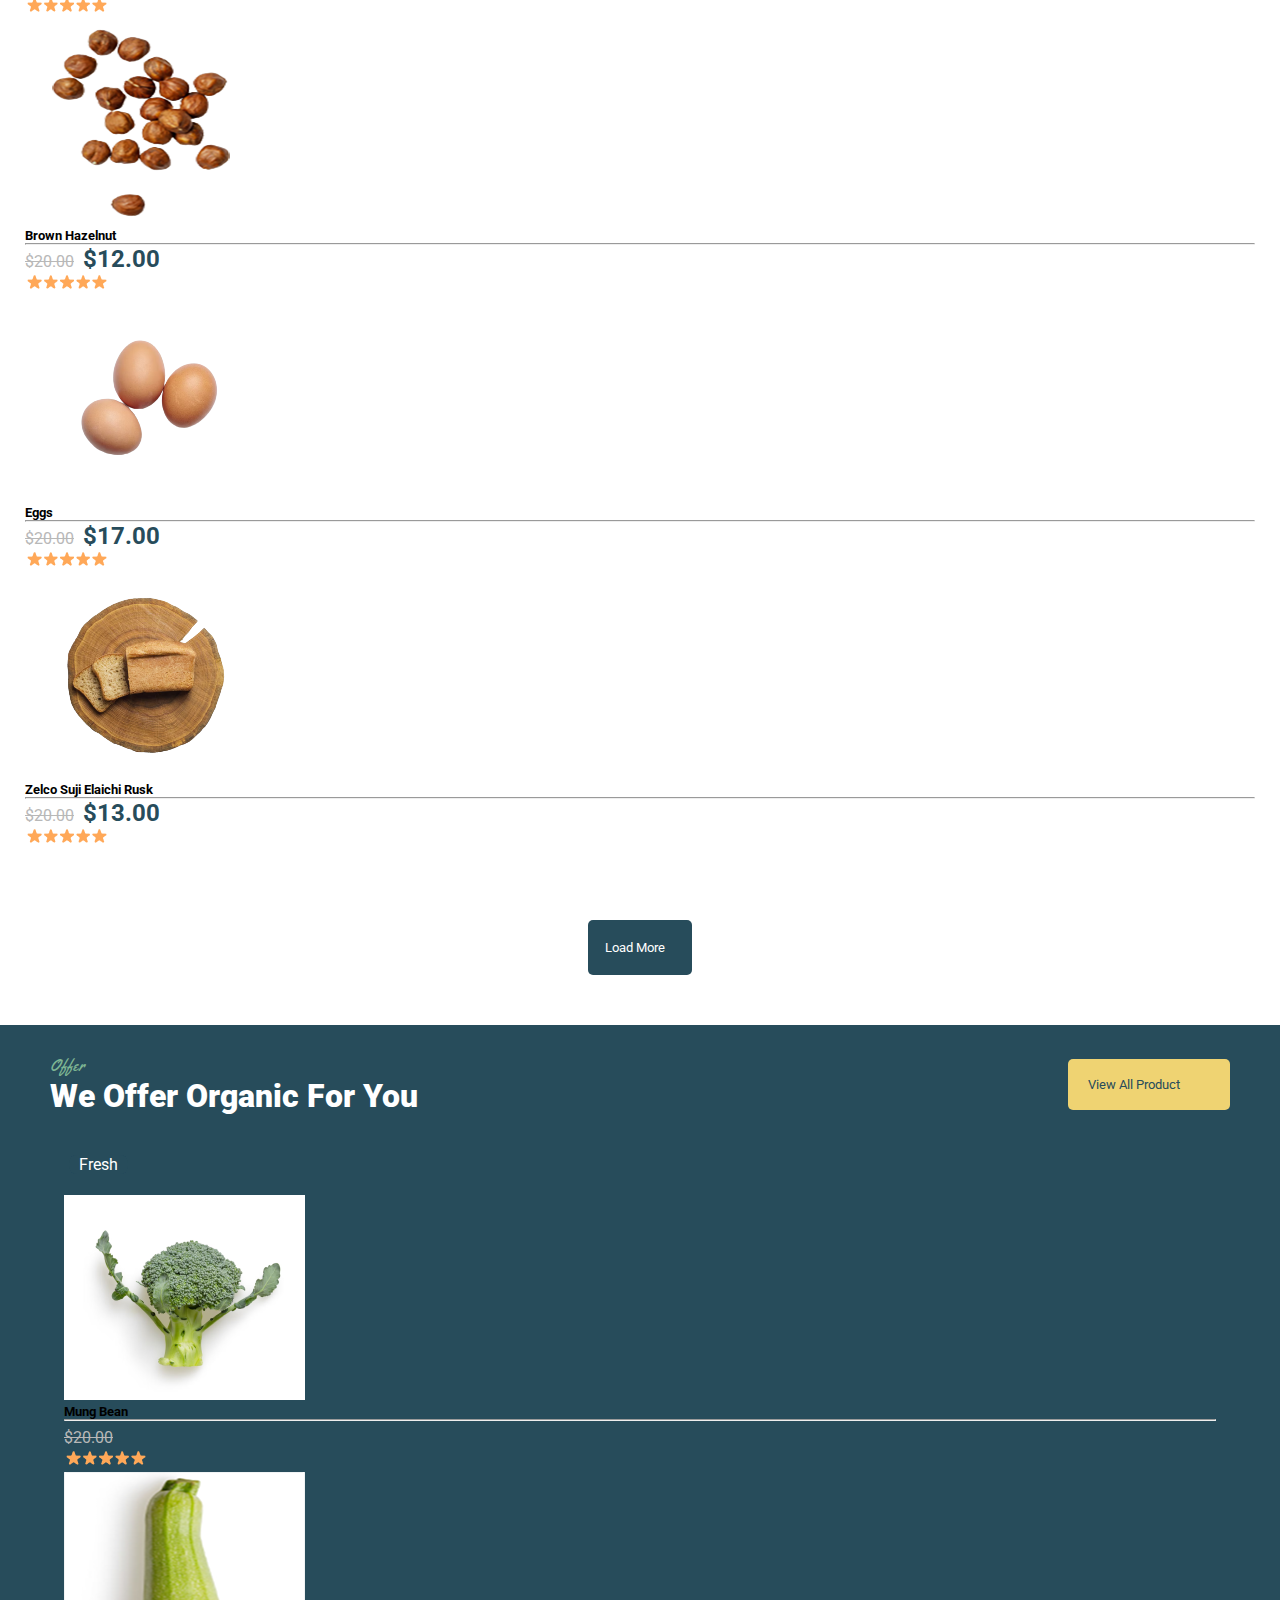
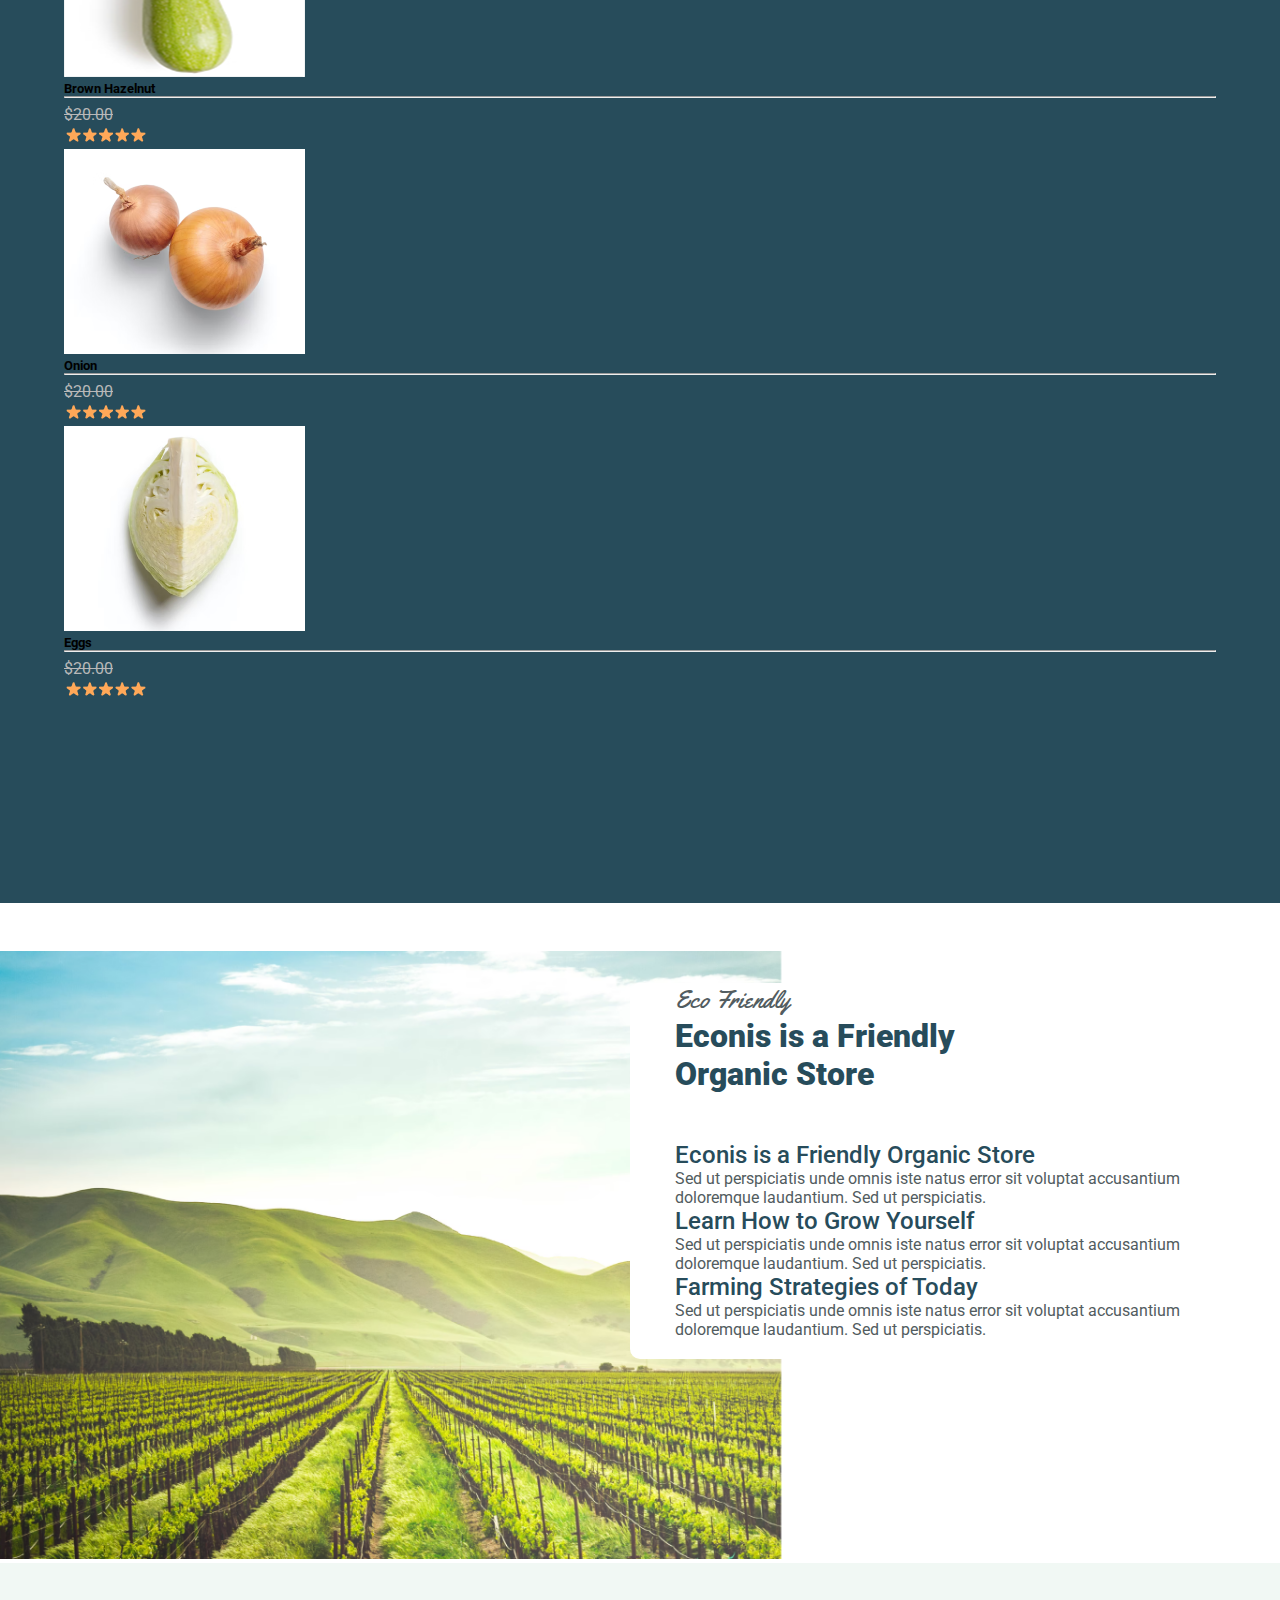
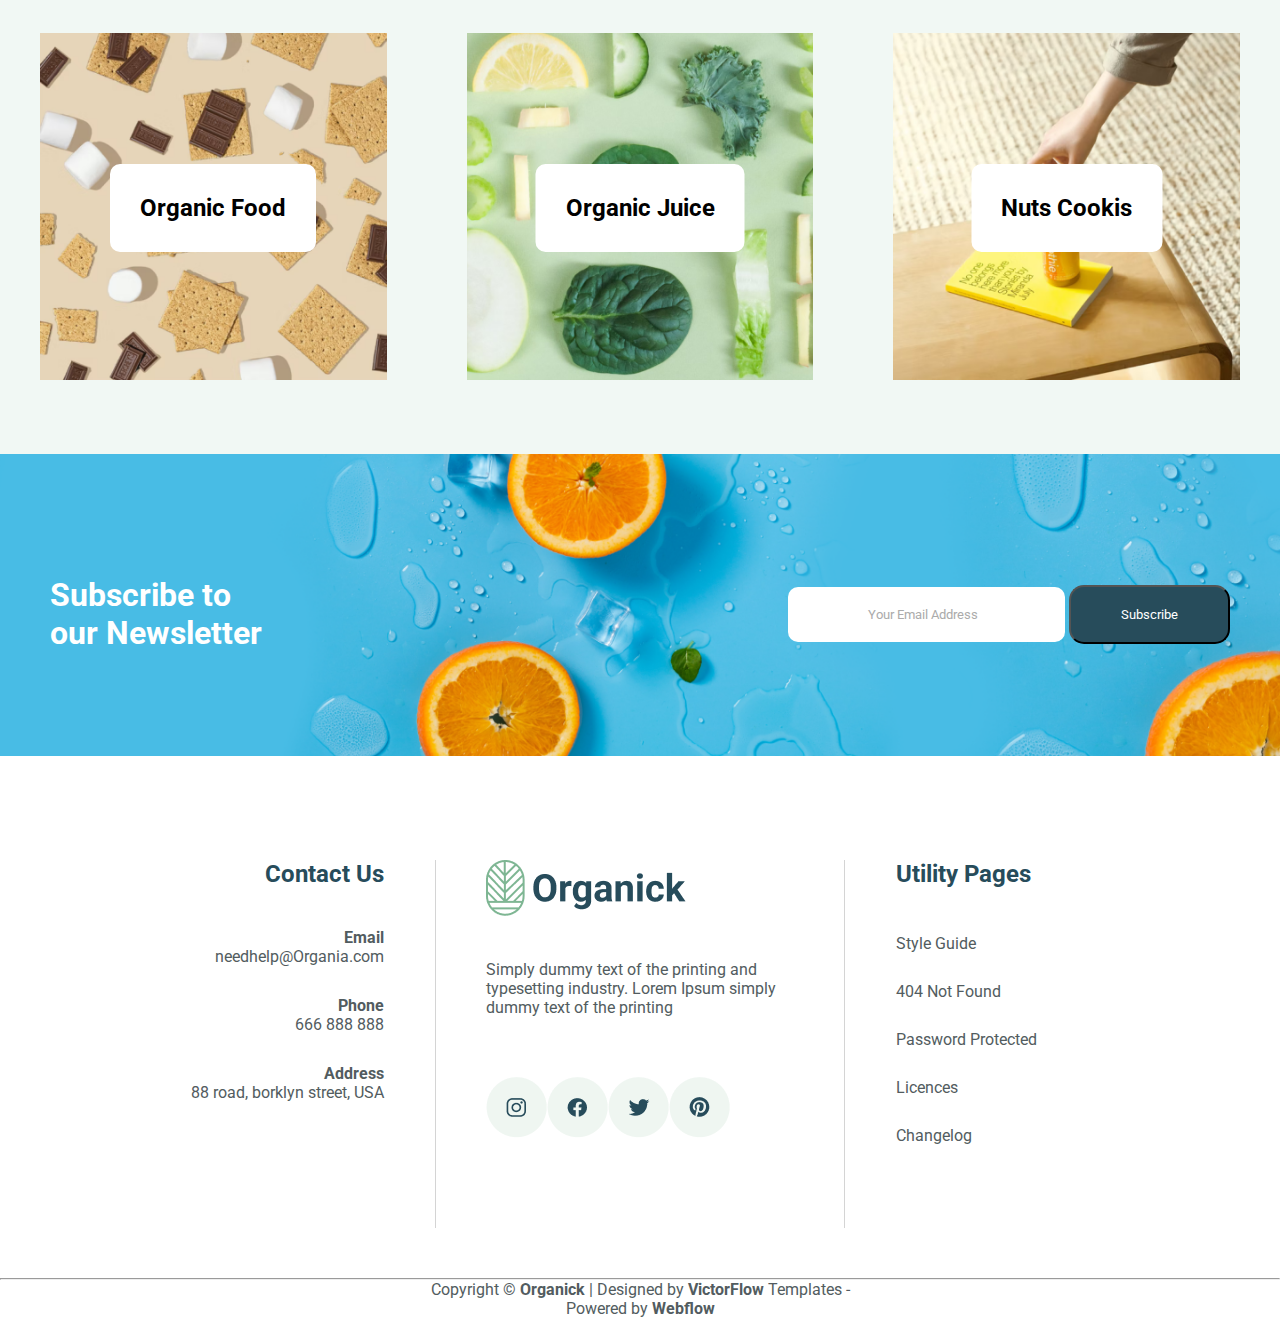
==== commit 7b644da9: "project2" ====
--- a/index.html
+++ b/index.html
@@ -25,6 +25,19 @@
             <div class="logo">
                 <img class="logo" src="./assets/images/Logo.png" alt="Organick" loading="lazy">
             </div>
+            <div class="dropdown m-auto list">
+                <button class="btn" type="button" data-bs-toggle="dropdown" aria-expanded="false">
+                    <img src="./assets/images/list.svg" alt="">
+                </button>
+                <ul class="dropdown-menu">
+                    <li><a class="dropdown-item" href="#">Home</a></li>
+                    <li><a class="dropdown-item" href="./assets/About.html">About</a></li>
+                    <li><a class="dropdown-item" href="#">Services</a></li>
+                    <li><a class="dropdown-item" href="#">Shop</a></li>
+                    <li><a class="dropdown-item" href="#">Our Team</a></li>
+                    <li><a class="dropdown-item" href="#">Contact</a></li>
+                </ul>
+            </div>
             <div class="middel">
                 <ul>
                     <li><a href="#">Home</a></li>
@@ -50,6 +63,7 @@
                     </div>
                     <p>(0)</p>
                 </div>
+
             </div>
         </nav>
         <div class="hero">
@@ -127,7 +141,7 @@
                     <button>
                         <p>Shop Now</p>
                         <div class="arrow">
-                            <i class="fa-solid fa-arrow-right arrow"></i>
+                            <i class="fa-solid fa-arrow-right arrow-media"></i>
                         </div>
                     </button>
                 </div>
@@ -309,6 +323,7 @@
                 </button>
             </div>
         </section>
+
         <section class="sec-4">
             <div class="sec-4-container-title">
                 <div class="sec-4-right">
@@ -326,96 +341,96 @@
                     </div>
                 </div>
             </div>
-            <div class="row row-cols-1 row-cols-md-4 g-4  sec-4-card-x">
-                <div class="col">
-                    <div class="card">
-                        <img src="./assets/images/sec4-1.png" class="card-img-top p-5" alt="...">
-                        <div class="card-body ">
-                            <h5 class="card-title">Mung Bean</h5>
-                            <hr>
-                            <div class=" d-flex justify-content-between">
-                                <p class="card-text sec-3-price">
-                                    <del>$20.00</del>
-                                    <span>$11.00</span>
-                                </p>
-                                <p><img src="./assets/images/Star.png" alt=""></p>
-                            </div>
-                            </hr>
-                        </div>
-                        <div class="sec-3-card-title-x">
-                            <p> Fresh</p>
-                        </div>
-                    </div>
-                </div>
-                <div class="col">
-                    <div class="card">
-                        <img src="./assets/images/sec4-2.png" class="card-img-top p-5" alt="...">
-                        <div class="card-body ">
-                            <h5 class="card-title">Brown Hazelnut</h5>
-                            <hr>
-                            <div class=" d-flex justify-content-between">
-                                <p class="card-text sec-3-price">
-                                    <del>$20.00</del>
-                                    <span>$12.00</span>
-                                </p>
-                                <p><img src="./assets/images/Star.png" alt=""></p>
-                            </div>
-                            </hr>
-                        </div>
-                        <div class="sec-3-card-title-x">
-                            <p> Fresh</p>
-                        </div>
-                    </div>
-                </div>
-
-
-                <div class="col">
-                    <div class="card">
-                        <img src="./assets/images/sec4-3.png" class="card-img-top p-5" alt="...">
-                        <div class="card-body ">
-                            <h5 class="card-title">Onion</h5>
-                            <hr>
-                            <div class=" d-flex justify-content-between">
-                                <p class="card-text sec-3-price">
-                                    <del>$20.00</del>
-                                    <span>$17.00</span>
-                                </p>
-                                <p><img src="./assets/images/Star.png" alt=""></p>
-                            </div>
-                            </hr>
-                        </div>
-                        <div class="sec-3-card-title-x">
-                            <p> Fresh</p>
-                        </div>
-                    </div>
-                </div>
-
-
-                <div class="col">
-                    <div class="card">
-                        <img src="./assets/images/sec4-4.png" class="card-img-top p-5" alt="...">
-                        <div class="card-body ">
-                            <h5 class="card-title">Eggs</h5>
-                            <hr>
-                            <div class=" d-flex justify-content-between">
-                                <p class="card-text sec-3-price">
-                                    <del>$20.00</del>
-                                    <span>$17.00</span>
-                                </p>
-                                <p><img src="./assets/images/Star.png" alt=""></p>
-                            </div>
-                            </hr>
-                        </div>
-                        <div class="sec-3-card-title-x">
-                            <p> Fresh</p>
-                        </div>
-                    </div>
-                </div>
-            </div>
-        </section>
+            <div class="sec-4-container-product">
+                <div class="row row-cols-1 row-cols-md-4 g-4  sec-4-card-x">
+                    <div class="col">
+                        <div class="card">
+                            <img src="./assets/images/sec4-1.png" class="card-img-top p-5" alt="...">
+                            <div class="card-body ">
+                                <h5 class="card-title">Mung Bean</h5>
+                                <hr>
+                                <div class=" d-flex justify-content-between">
+                                    <p class="card-text sec-3-price">
+                                        <del>$20.00</del>
+                                        <span>$11.00</span>
+                                    </p>
+                                    <p><img src="./assets/images/Star.png" alt=""></p>
+                                </div>
+                                </hr>
+                            </div>
+                            <div class="sec-3-card-title-x">
+                                <p> Fresh</p>
+                            </div>
+                        </div>
+                    </div>
+                    <div class="col">
+                        <div class="card">
+                            <img src="./assets/images/sec4-2.png" class="card-img-top p-5" alt="...">
+                            <div class="card-body ">
+                                <h5 class="card-title">Brown Hazelnut</h5>
+                                <hr>
+                                <div class=" d-flex justify-content-between">
+                                    <p class="card-text sec-3-price">
+                                        <del>$20.00</del>
+                                        <span>$12.00</span>
+                                    </p>
+                                    <p><img src="./assets/images/Star.png" alt=""></p>
+                                </div>
+                                </hr>
+                            </div>
+                            <div class="sec-3-card-title-x">
+                                <p> Fresh</p>
+                            </div>
+                        </div>
+                    </div>
+                    <div class="col">
+                        <div class="card">
+                            <img src="./assets/images/sec4-3.png" class="card-img-top p-5" alt="...">
+                            <div class="card-body ">
+                                <h5 class="card-title">Onion</h5>
+                                <hr>
+                                <div class=" d-flex justify-content-between">
+                                    <p class="card-text sec-3-price">
+                                        <del>$20.00</del>
+                                        <span>$17.00</span>
+                                    </p>
+                                    <p><img src="./assets/images/Star.png" alt=""></p>
+                                </div>
+                                </hr>
+                            </div>
+                            <div class="sec-3-card-title-x">
+                                <p> Fresh</p>
+                            </div>
+                        </div>
+                    </div>
+                    <div class="col">
+                        <div class="card">
+                            <img src="./assets/images/sec4-4.png" class="card-img-top p-5" alt="...">
+                            <div class="card-body ">
+                                <h5 class="card-title">Eggs</h5>
+                                <hr>
+                                <div class=" d-flex justify-content-between">
+                                    <p class="card-text sec-3-price">
+                                        <del>$20.00</del>
+                                        <span>$17.00</span>
+                                    </p>
+                                    <p><img src="./assets/images/Star.png" alt=""></p>
+                                </div>
+                                </hr>
+                            </div>
+                            <div class="sec-3-card-title-x">
+                                <p> Fresh</p>
+                            </div>
+                        </div>
+                    </div>
+                </div>
+            </div>
+        </section>
+
         <section class="sec-5">
             <div class="sec-5-img">
-                <img src="./assets/images/sec5.png" alt="" loading="lazy">
+                <img class="sec-5-screen-computer" src="./assets/images/sec5.png" alt="" loading="lazy">
+                <img class="sec-5-screen-mobile" src="./assets/images/sec5-screen-mobile.png" alt="" loading="lazy">
             </div>
             <div class="sec-5-paragraph">
                 <div class="sec-5-paragraph-part1">
@@ -439,6 +454,7 @@
                     ut perspiciatis.</p>
             </div>
         </section>
+
         <section>
             <div class="sec-6-container">
                 <div class="sec-6-container-img">
@@ -461,11 +477,13 @@
                 </div>
             </div>
         </section>
+
         <section>
             <div>
                 <div sec-7-container>
                     <div class="sec-7-img">
-                        <img src="./assets/images/sec7.png" alt="" loading="lazy">
+                        <img class="sec-7-screen-computer" src="./assets/images/sec7.png" alt="" loading="lazy">
+                        <img class="sec-7-screen-mobile" src="./assets/images/sec7-screen-mobile.png"  alt="" loading="lazy">
                         <div class="sec-7-Subscribe">
                             <h1>
                                 Subscribe to <br>
@@ -524,7 +542,7 @@
                             Lorem Ipsum simply dummy text of the printing
                         </p>
                     </div>
-                    <div sec-8-mid-img>
+                    <div sec-8-mid-img style="display: flex;">
                         <img src="./assets/images/sec-8-1.png" alt="" loading="lazy">
                         <img src="./assets/images/sec-8-2.png" alt="" loading="lazy">
                         <img src="./assets/images/sec-8-3.png" alt="" loading="lazy">
@@ -561,4 +579,5 @@
         integrity="sha384-BBtl+eGJRgqQAUMxJ7pMwbEyER4l1g+O15P+16Ep7Q9Q+zqX6gSbd85u4mG4QzX+"
         crossorigin="anonymous"></script>
 </body>
+
 </html>--- a/assets/style/style.css
+++ b/assets/style/style.css
@@ -14,8 +14,19 @@
     font-family: 'Roboto', sans-serif;
 }
 
-body {
-    height: 6000px;
+.h1,
+.h2,
+.h3,
+.h4,
+.h5,
+.h6,
+h1,
+h2,
+h3,
+h4,
+h5,
+h6 {
+    margin-bottom: 0;
 }
 
 /* nav bar */
@@ -31,6 +42,19 @@
     top: 0px; */
 }
 
+nav .logo img {
+    width: 100%;
+}
+
+nav .logo {
+    max-width: 90%;
+}
+
+nav .list {
+    display: none;
+}
+
+
 /* nav bar middel */
 
 nav .middel ul {
@@ -51,6 +75,8 @@
 .right {
     display: flex;
     gap: 5px;
+    min-width: 25%;
+
 }
 
 .right .search input {
@@ -152,7 +178,7 @@
     padding: 20px 20px;
     justify-content: center;
     align-items: center;
-    gap: 5px;
+    gap: 10px;
     background-color: #EFD372;
     border: none;
     border-radius: 5px;
@@ -171,6 +197,7 @@
     background-color: #274C5B;
     border-radius: 50%;
     width: 20px;
+
 }
 
 /* section-1 */
@@ -181,9 +208,8 @@
 .sec-1 {
     display: flex;
     gap: 10px;
-    padding: 30px 30px 30px 30px;
-    position: relative;
-    width: 100%;
+    padding: 30px;
+    position: relative;
     justify-content: space-around;
 }
 
@@ -242,12 +268,11 @@
     right: 0;
     width: 50%;
     background-color: #F9F8F8;
-    line-height: 2rem;
+    line-height: 8rem;
 }
 
 .sec-2-left img {
     width: 100%;
-    background-size: contain;
 }
 
 .sec-2-right h5 {
@@ -268,7 +293,7 @@
 .sec-2-right p {
     color: #525C60;
     font-weight: 400;
-    line-height: 1rem;
+    line-height: 1.5rem;
     padding: 5px 0;
 }
 
@@ -293,13 +318,15 @@
 
 .sec-2-button button {
     display: flex;
-    padding: 5px 17px;
+    padding: 24px 22px;
     justify-content: center;
     align-items: center;
     gap: 10px;
     background-color: #274C5B;
     border: none;
     border-radius: 5px;
+    margin-top: 25px;
+    position: relative;
 }
 
 .sec-2-button p {
@@ -312,7 +339,16 @@
     background-color: #335B6B;
     border-radius: 50%;
     width: 20px;
-}
+    position: relative;
+}
+
+.sec-2-button .arrow i {
+    position: absolute;
+    top: 50%;
+    left: 50%;
+    transform: translate(-50%, -50%);
+}
+
 
 /* section-3 */
 
@@ -322,6 +358,7 @@
     position: relative;
     border-radius: 10px;
 }
+
 
 .sec-3-card-title-x {
     background-color: #274C5B;
@@ -441,6 +478,10 @@
     width: 100%;
 }
 
+.sec-5-screen-mobile {
+    display: none;
+}
+
 .sec-5-paragraph {
     background-color: #FFFFFF;
     border-radius: 10px;
@@ -515,6 +556,10 @@
     width: 100%;
 }
 
+.sec-7-screen-mobile {
+    display: none;
+}
+
 .sec-7-Subscribe {
     font-weight: 900;
     display: flex;
@@ -571,11 +616,10 @@
     color: #525C60;
 
 }
-.sec-8-Email p{
+
+.sec-8-Email p {
     padding-bottom: 15px;
 }
-
-
 
 .sec-8-mid {
     width: 30%;
@@ -587,9 +631,7 @@
 
 .sec-8-mid .sec-8-mid-img {
     display: flex;
-    flex-wrap: nowrap;
-}
-
+}
 
 .sec-8-cotainer {
     padding-top: 100px;
@@ -602,22 +644,21 @@
     ;
 }
 
-.sec-8-mid-logo{
+.sec-8-mid-logo {
     padding-bottom: 40px;
 }
 
-.sec-8-mid p
-{
+.sec-8-mid p {
     color: #525C60;
     padding-bottom: 60px;
 }
 
-.sec-8-right h2{
+.sec-8-right h2 {
     color: #274C5B;
     padding-bottom: 2rem;
 }
 
-.sec-8-right p{
+.sec-8-right p {
     line-height: 3rem;
     color: #525C60;
 }
@@ -626,12 +667,191 @@
 footer {
     padding-top: 50px;
 }
-footer p{
+
+footer p {
     text-align: center;
     color: rgba(82, 92, 96, 1);
 }
 
 
+@media screen and (max-width:992px) {
+    nav .list {
+        display: block;
+    }
+
+    nav .middel {
+        display: none;
+    }
+
+    nav .right .search input {
+        display: none;
+    }
+
+    .hero .hero-title p {
+        font-size: 0.9rem;
+    }
+
+    .hero .hero-title h1 {
+        padding: 0;
+        max-width: 10rem;
+        font-size: 0.9rem;
+    }
+
+    .hero .hero-button button {
+        padding: 5px;
+
+    }
+
+    .sec-1 {
+        padding: 10px;
+    }
+
+    .sec-1-img1 p {
+        font-size: 0.5rem;
+    }
+
+    .sec-1-img1 h1 {
+        font-size: 0.6rem;
+    }
+
+    .sec-1-img2 p {
+        font-size: 0.5rem;
+    }
+
+    .sec-1-img2 h1 {
+        font-size: 0.6rem;
+    }
+
+    .sec-2-right h5 {
+        padding: 0 0 2px 0;
+        font-size: 1rem;
+    }
+
+    .sec-2-right h1 {
+        font-size: 0.7rem;
+        padding: 0 0 2px 0;
+    }
+
+    .sec-2-right p {
+        line-height: 0.7rem;
+        padding: 0 0 2px 0;
+        font-size: 0.5rem;
+    }
+
+    .sec-2-Organic-icon img,
+    .sec-2-Standards-icon img {
+        width: 30px;
+    }
+
+    .sec-2-Organic h3,
+    .sec-2-Standards h3 {
+        font-size: 0.5rem;
+    }
+
+    .sec-2-right {
+        top: 0px;
+    }
+
+    .sec-2-button button {
+        padding: 5px 17px;
+        margin-top: 2px;
+    }
+
+    .sec-2-button .arrow i {
+        font-size: 10px;
+
+    }
+
+    .sec-2-button .arrow {
+        height: 15px;
+
+    }
+
+    .sec-2-right {
+        line-height: 2rem;
+    }
+
+    .sec-3 {
+        width: 80%;
+        margin: 0 auto;
+    }
+
+    .sec-4-container-product {
+        width: 80%;
+        margin: 0 auto;
+    }
+
+    .sec-5-paragraph {
+        background-color: #ffffff30;
+    }
+
+    .sec-5-screen-mobile {
+        height: 100%;
+        display: block;
+    }
+
+    .sec-5-screen-computer {
+        display: none;
+    }
+
+    .sec-5-img {
+        height: 80vh;
+    }
+
+    .sec-6-container {
+        flex-direction: column;
+    }
+
+    .sec-7-screen-computer {
+        display: none;
+
+    }
+
+    .sec-7-screen-mobile {
+        display: block;
+        height: 80vh;
+        object-fit: cover;
+    }
+
+    .sec-7-Subscribe {
+        top: 0;
+        height: 100%;
+        flex-direction: column;
+        justify-content: space-evenly;
+    }
+
+    .sec-7-Subscribe h1 {
+        font-size: 2.5rem;
+    }
+
+    .sec-7-email {
+        margin: 0 auto;
+        display: flex;
+        align-items: center;
+        flex-direction: column;
+
+    }
+
+    .sec-7-email button {
+        margin-top: 50px;
+    }
+
+    .sec-8-cotainer {
+        flex-direction: column;
+        width: 100vw;
+        align-items: center
+    }
+
+    .vertical-line {
+        width: 90%;
+        height: 1px;
+        margin: 50px 0;
+    }
+    .sec-8-mid .sec-8-mid-img {
+        display: flex;
+        flex-wrap: nowrap;
+    }
+}
 
 
 
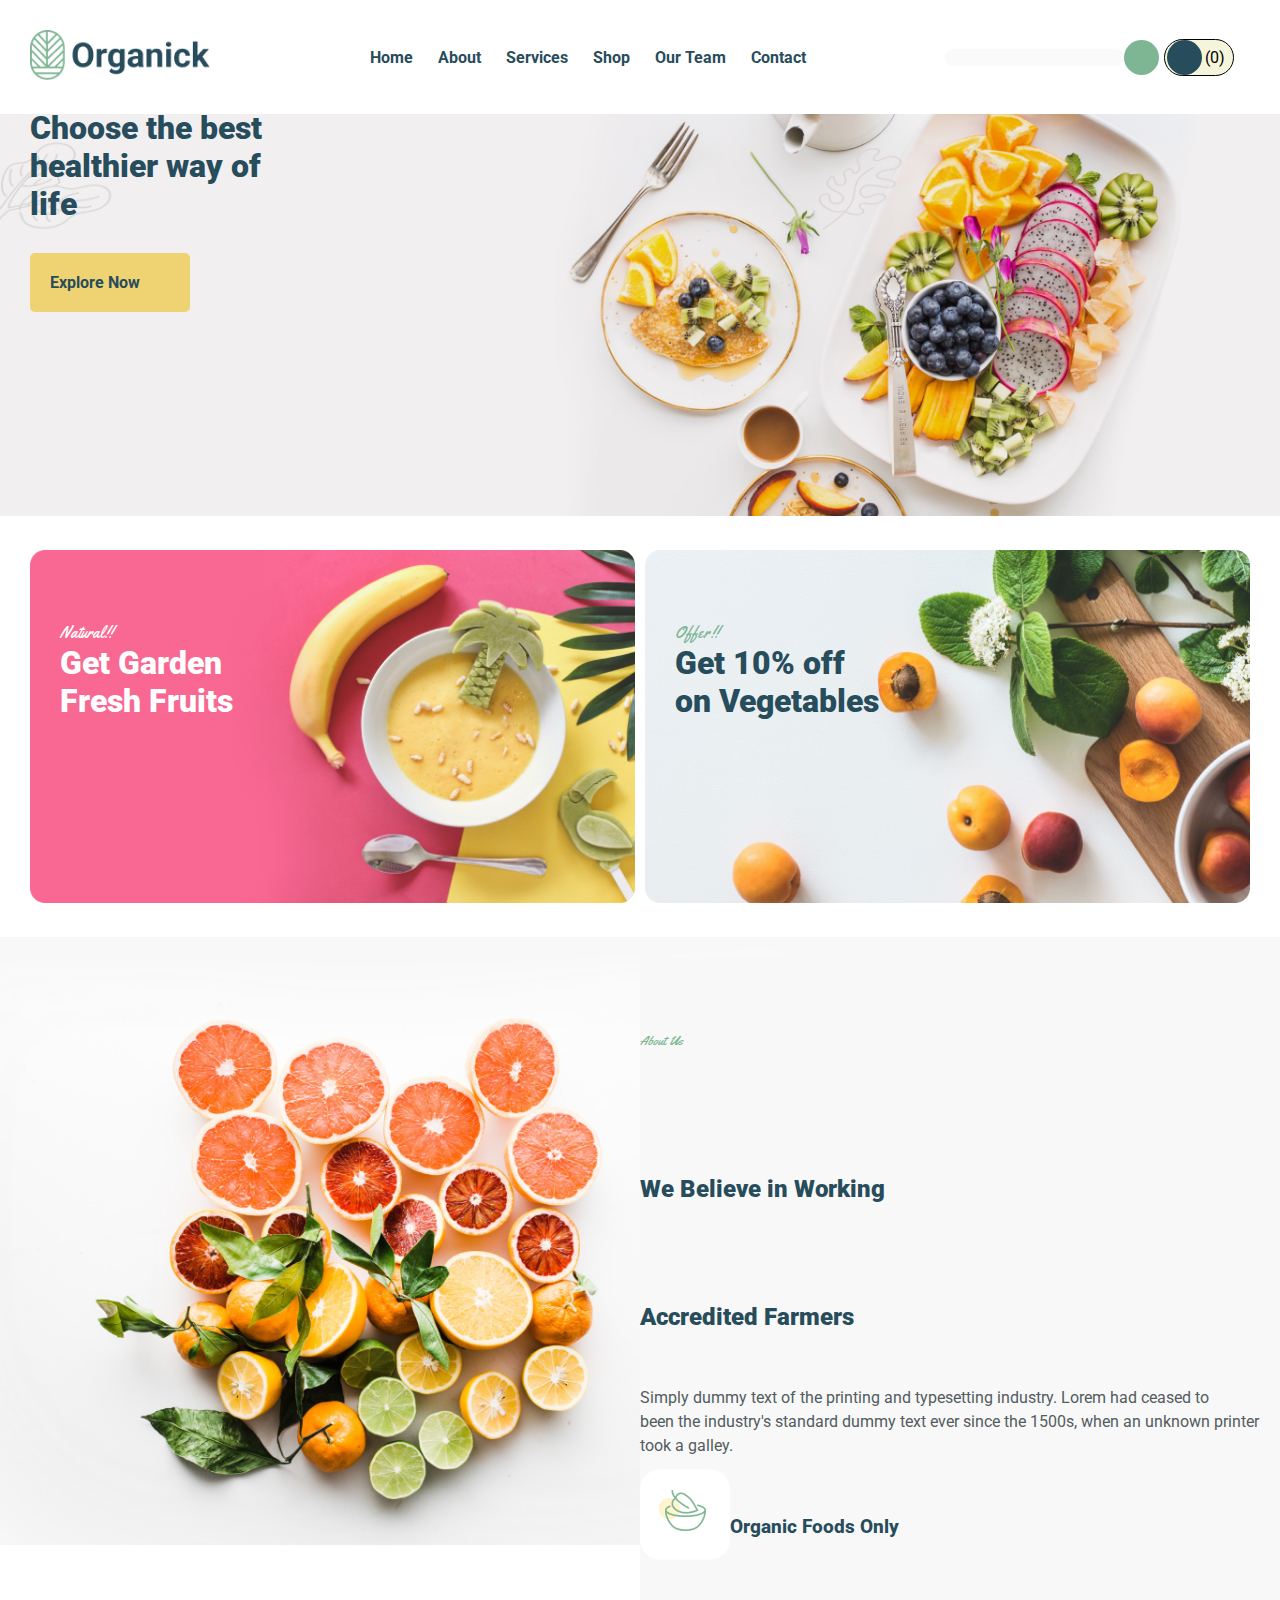
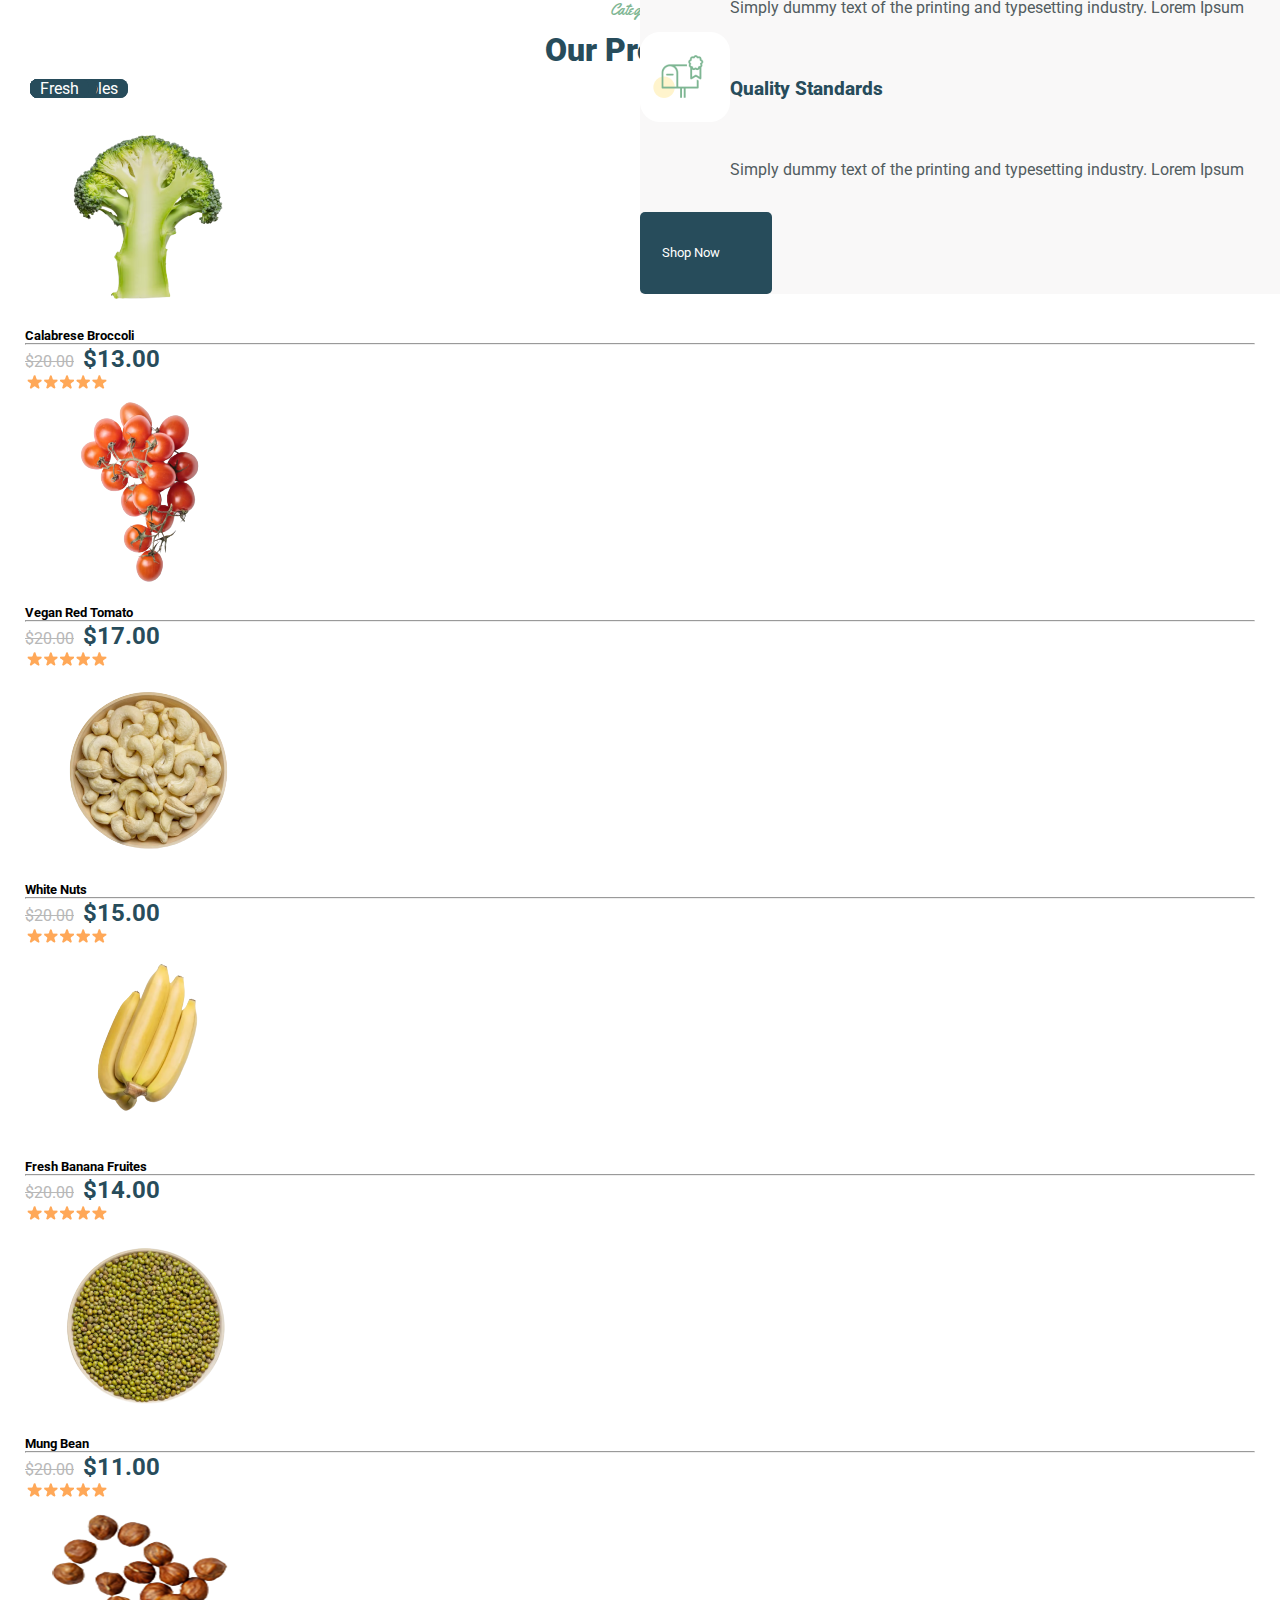
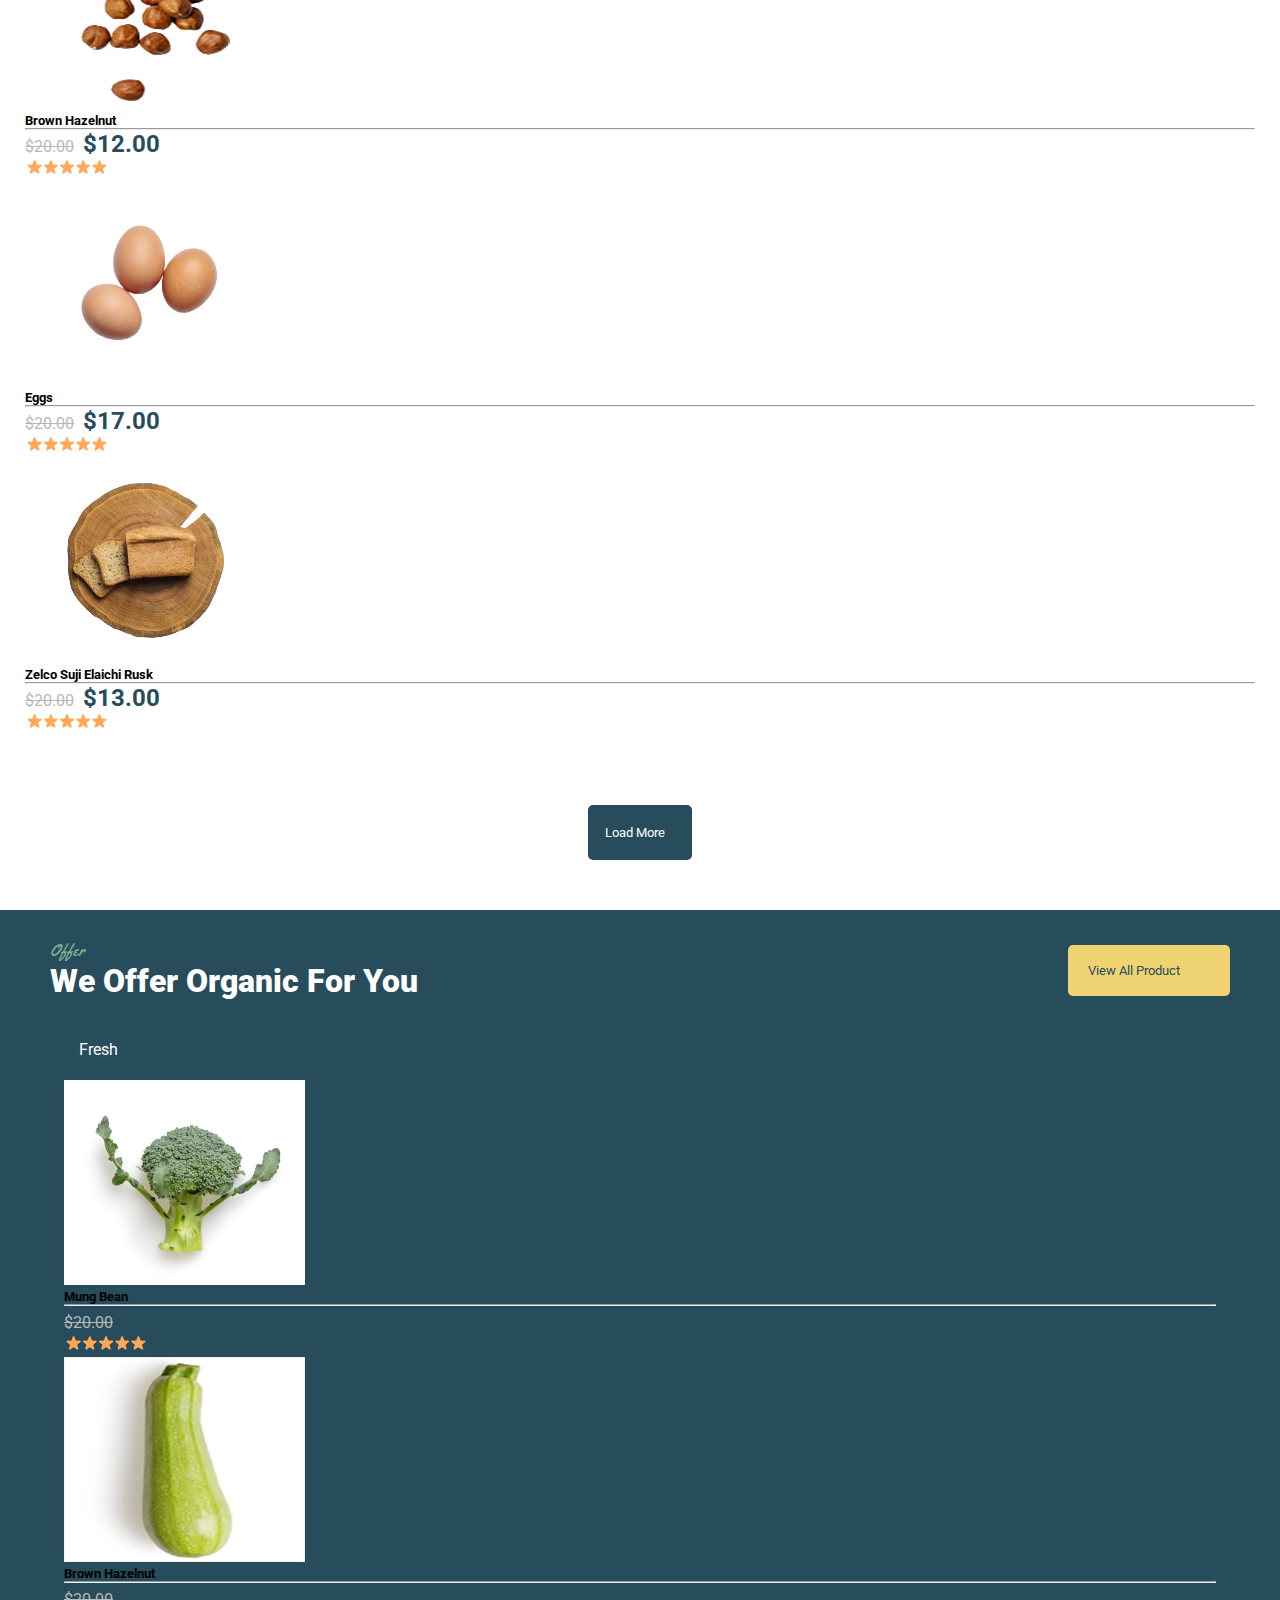
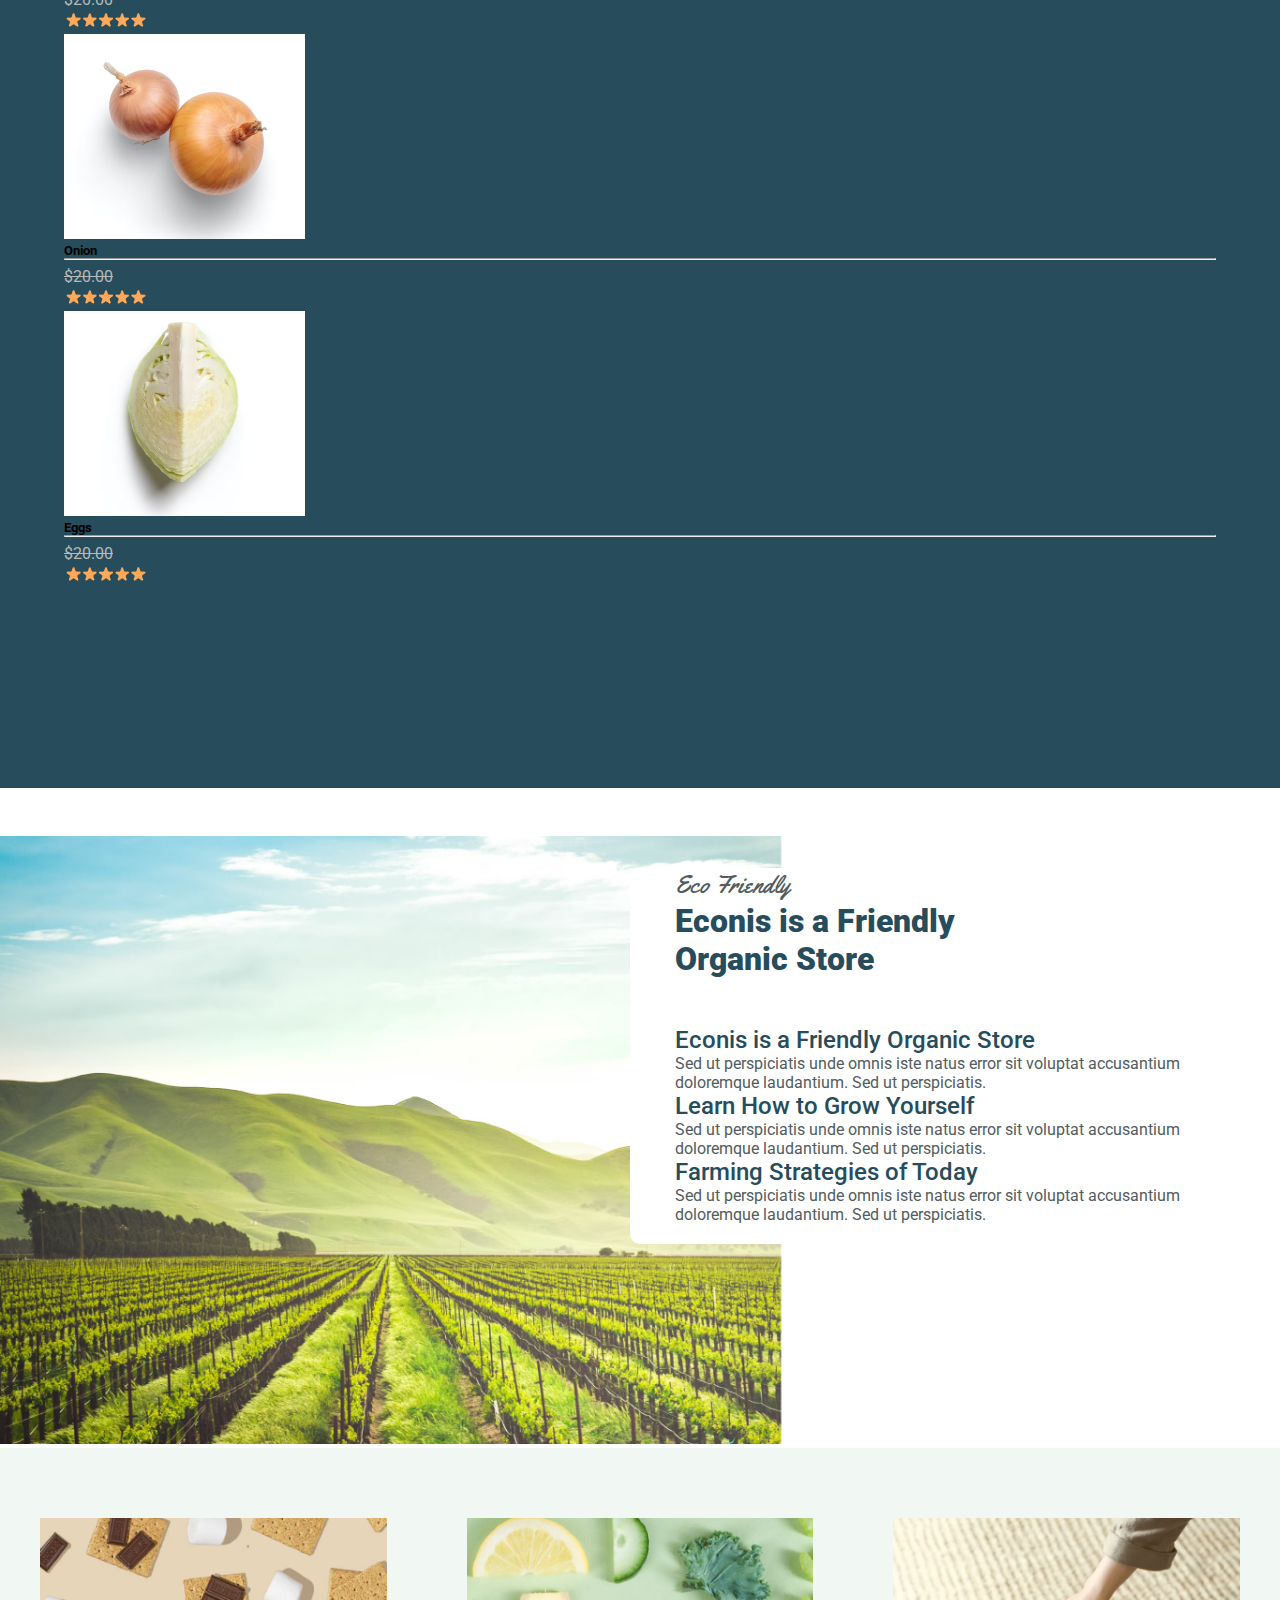
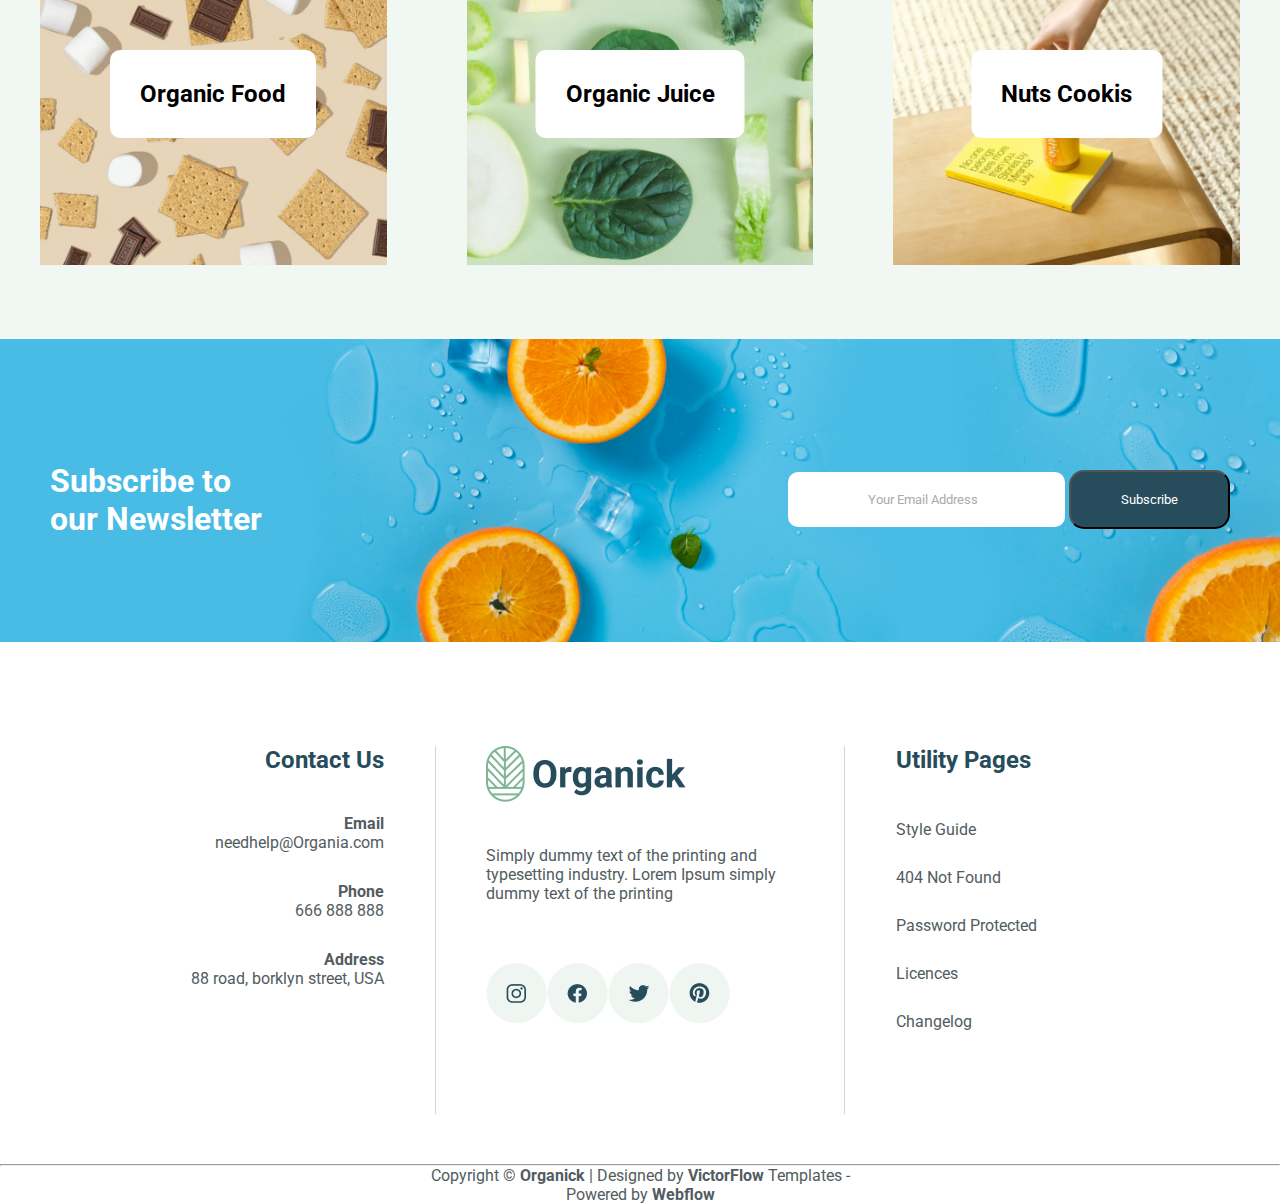
==== commit 17a328db: "project2" ====
--- a/index.html
+++ b/index.html
@@ -30,7 +30,7 @@
                     <img src="./assets/images/list.svg" alt="">
                 </button>
                 <ul class="dropdown-menu">
-                    <li><a class="dropdown-item" href="#">Home</a></li>
+                    <li><a class="dropdown-item" href="./index.html">Home</a></li>
                     <li><a class="dropdown-item" href="./assets/About.html">About</a></li>
                     <li><a class="dropdown-item" href="#">Services</a></li>
                     <li><a class="dropdown-item" href="#">Shop</a></li>
--- a/assets/style/style.css
+++ b/assets/style/style.css
@@ -28,6 +28,9 @@
 h6 {
     margin-bottom: 0;
 }
+body {
+    position: relative;
+}
 
 /* nav bar */
 nav {
@@ -36,10 +39,10 @@
     align-items: center;
     padding: 30px 30px;
     width: 100%;
-    z-index: 1;
+    z-index: 5;
     background-color: rgb(255, 255, 255);
-    /* position: fixed;
-    top: 0px; */
+    position: fixed;
+    top: 0px;
 }
 
 nav .logo img {
@@ -53,7 +56,6 @@
 nav .list {
     display: none;
 }
-
 
 /* nav bar middel */
 
@@ -690,7 +692,9 @@
     .hero .hero-title p {
         font-size: 0.9rem;
     }
-
+    .hero{
+        margin-top: 100px;
+    }
     .hero .hero-title h1 {
         padding: 0;
         max-width: 10rem;
@@ -851,6 +855,12 @@
         display: flex;
         flex-wrap: nowrap;
     }
+    .sec-8-left .Contact {
+        width: max-content;
+    }
+    .sec-8-right h2{
+        width: max-content;
+    }
 }
 
 
@@ -860,6 +870,6 @@
 
 /*
 note: 1- don't forget position in navvar
-2-fix the proplem in section 5 
-3- dont forget image lodaing =lazy
+
+
 */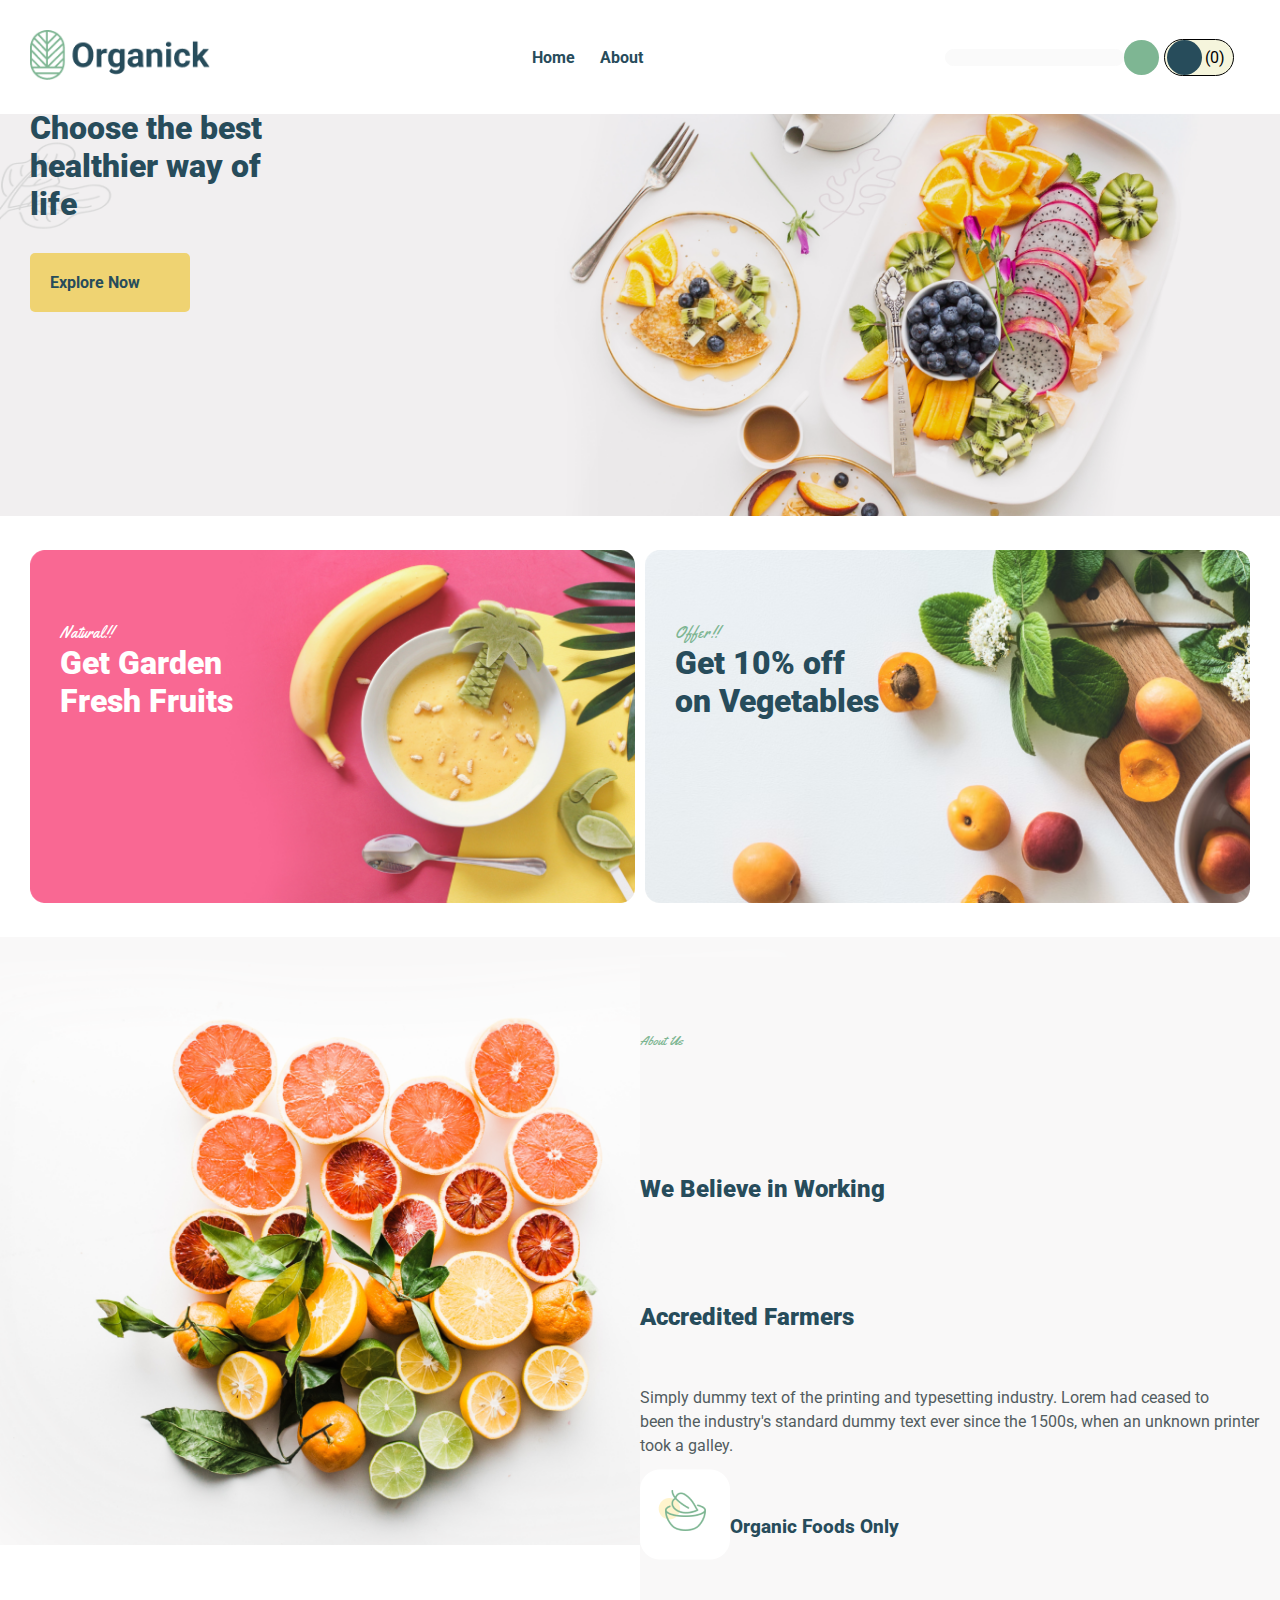
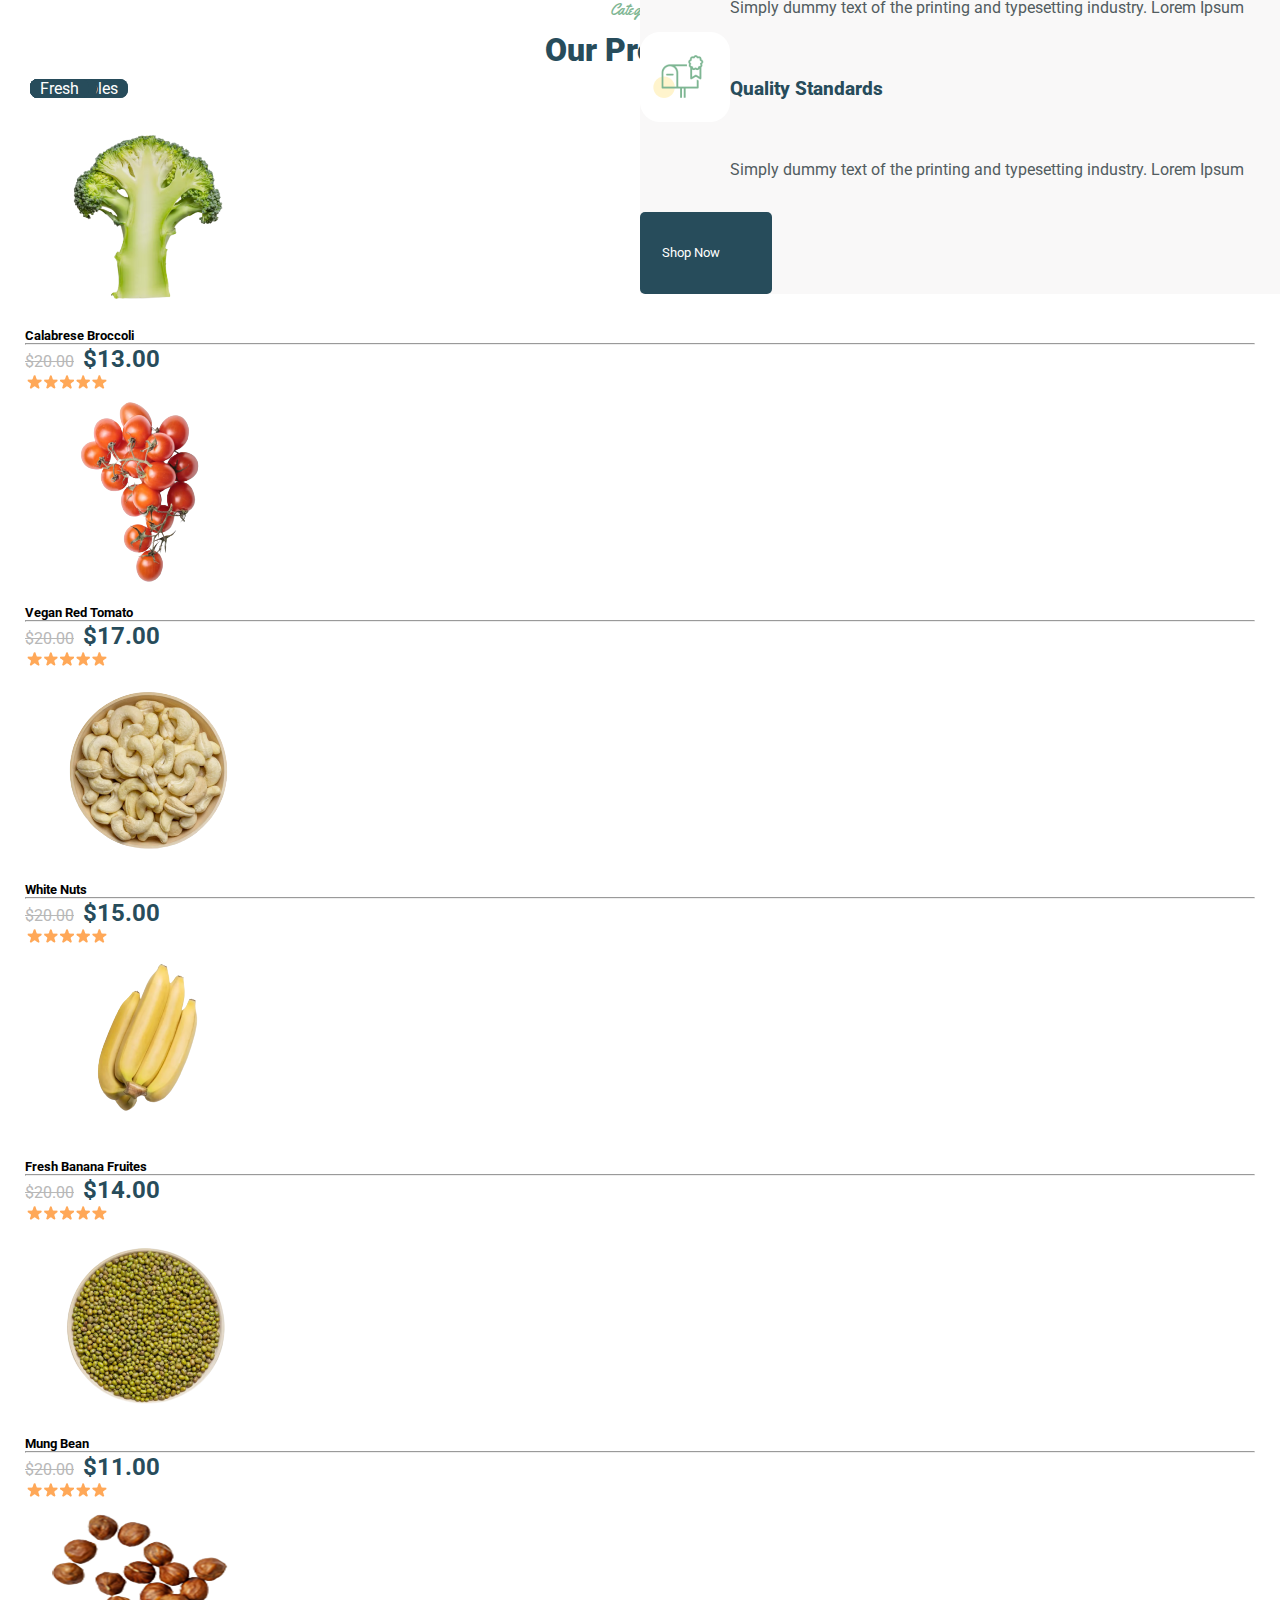
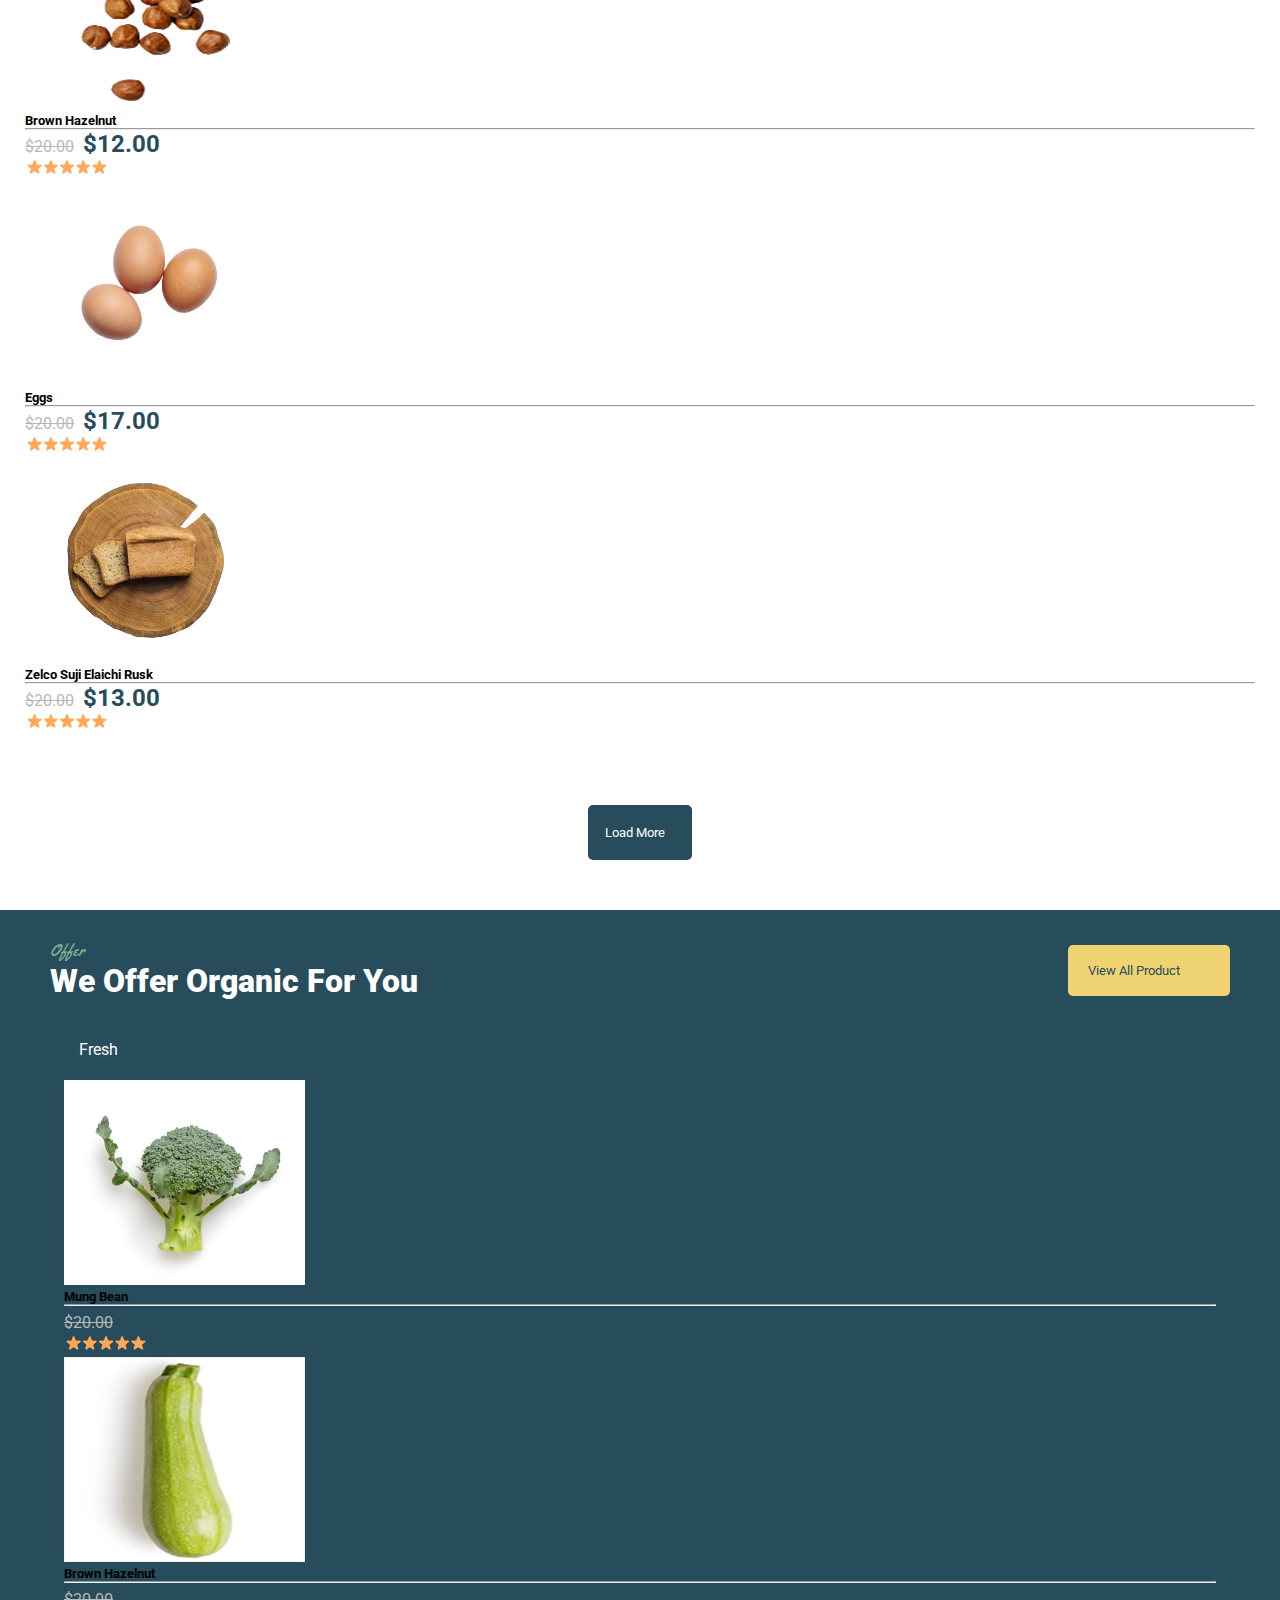
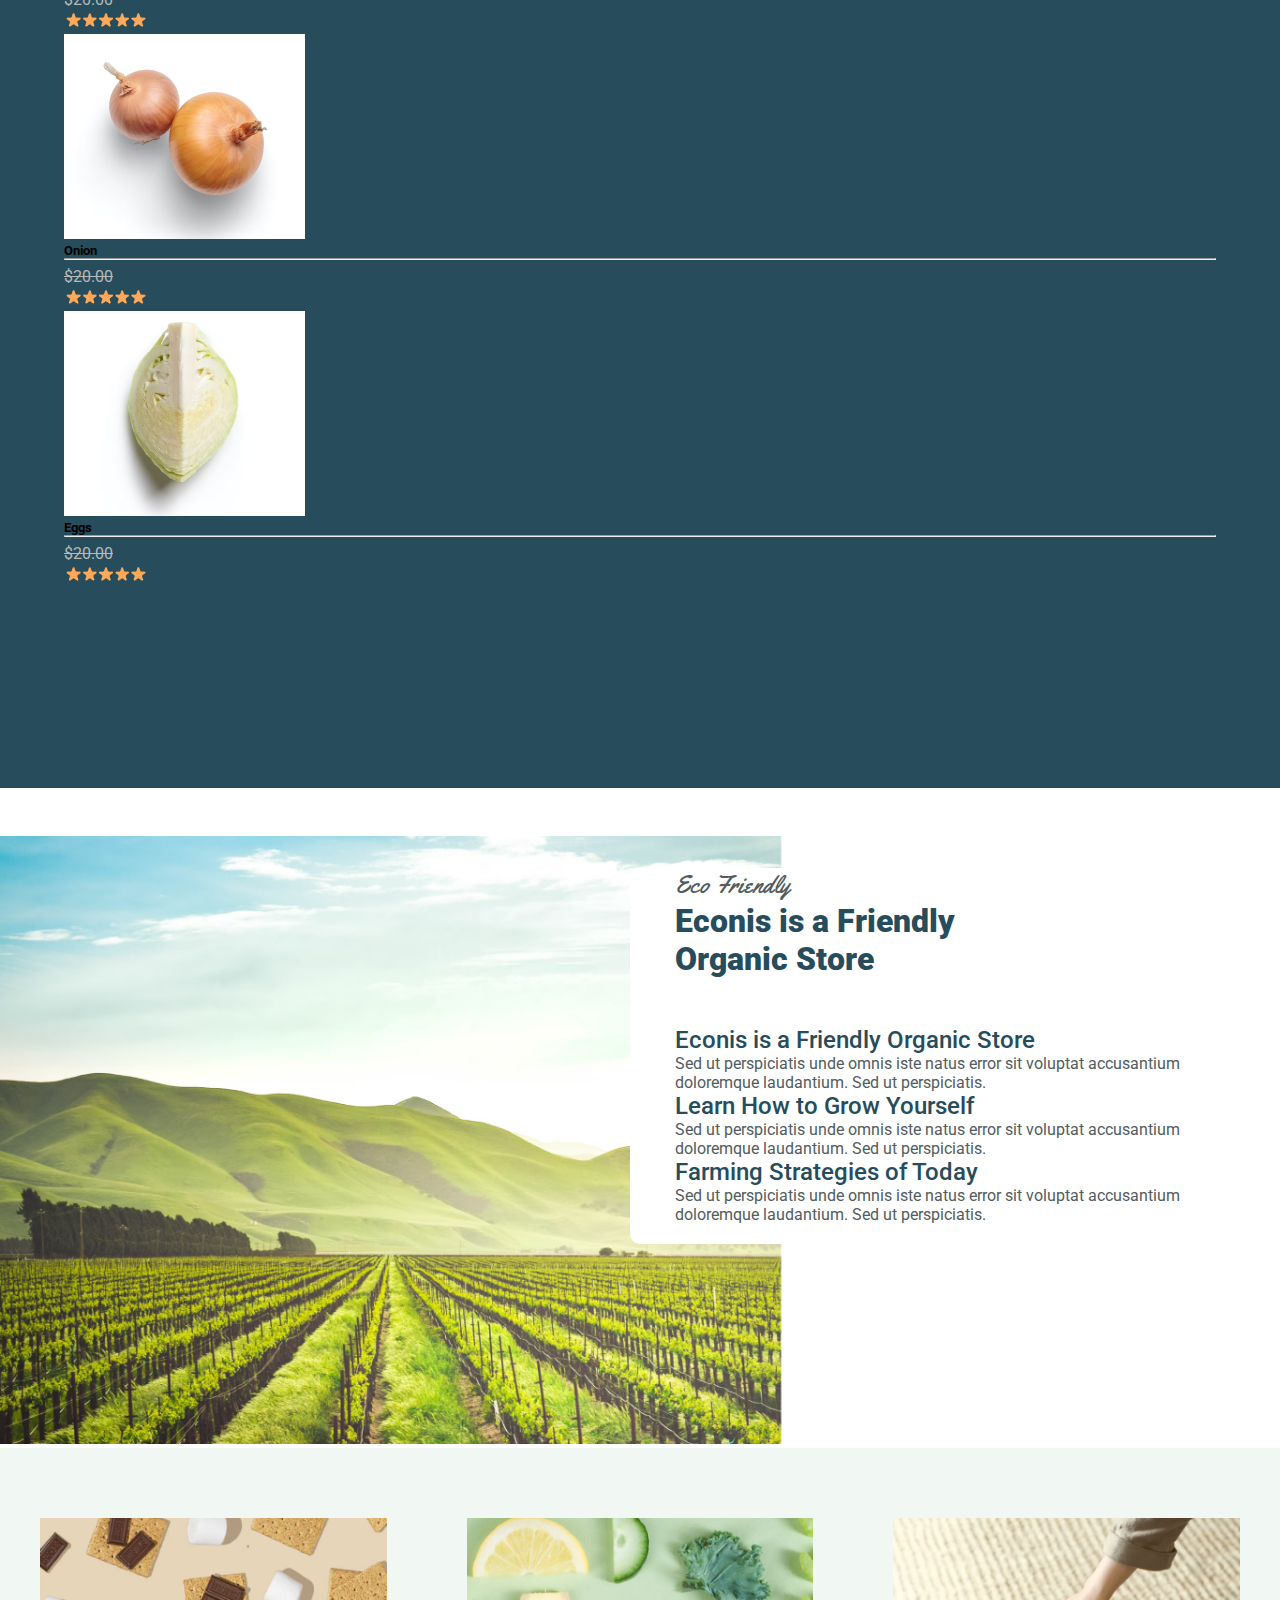
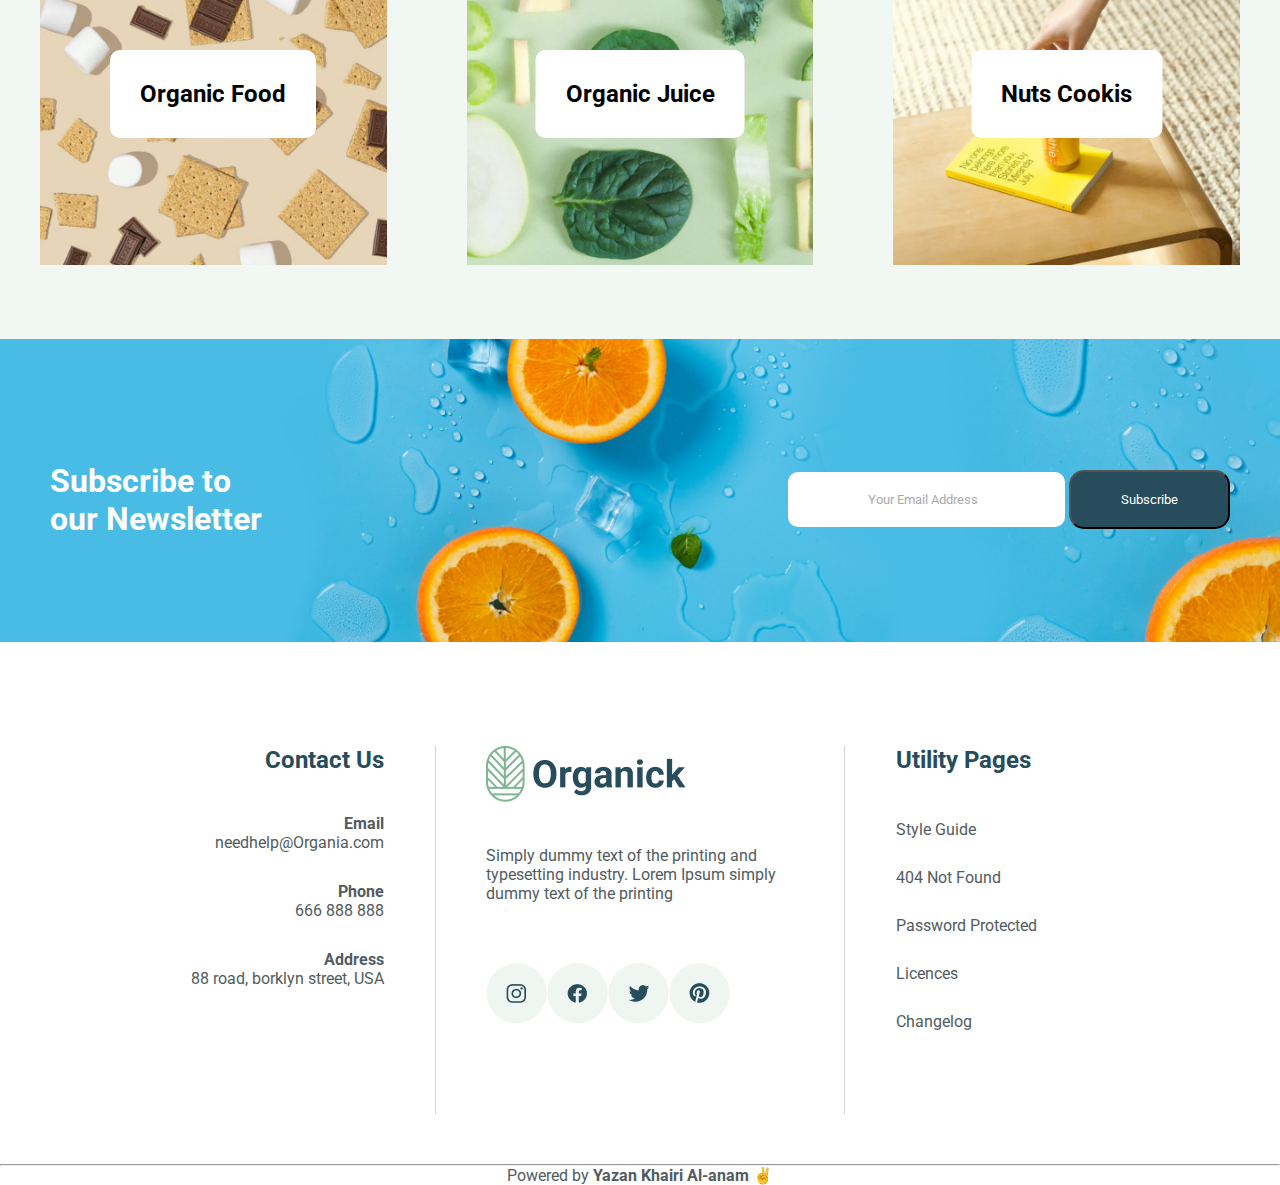
==== commit 500f1680: "project 2" ====
--- a/index.html
+++ b/index.html
@@ -32,20 +32,20 @@
                 <ul class="dropdown-menu">
                     <li><a class="dropdown-item" href="./index.html">Home</a></li>
                     <li><a class="dropdown-item" href="./assets/About.html">About</a></li>
-                    <li><a class="dropdown-item" href="#">Services</a></li>
-                    <li><a class="dropdown-item" href="#">Shop</a></li>
-                    <li><a class="dropdown-item" href="#">Our Team</a></li>
-                    <li><a class="dropdown-item" href="#">Contact</a></li>
+                    <!-- <li><a class="dropdown-item" href="#">Services</a></li> -->
+                    <!-- <li><a class="dropdown-item" href="#">Shop</a></li> -->
+                    <!-- <li><a class="dropdown-item" href="#">Our Team</a></li> -->
+                    <!-- <li><a class="dropdown-item" href="#">Contact</a></li> -->
                 </ul>
             </div>
             <div class="middel">
                 <ul>
                     <li><a href="#">Home</a></li>
                     <li><a href="./assets/About.html">About</a></li>
-                    <li><a href="#">Services</a></li>
-                    <li><a href="#">Shop</a></li>
-                    <li><a href="#">Our Team</a></li>
-                    <li><a href="#">Contact</a></li>
+                    <!-- <li><a href="#">Services</a></li> -->
+                    <!-- <li><a href="#">Shop</a></li> -->
+                    <!-- <li><a href="#">Our Team</a></li> -->
+                    <!-- <li><a href="#">Contact</a></li> -->
                 </ul>
             </div>
             <div class="right">
@@ -483,7 +483,8 @@
                 <div sec-7-container>
                     <div class="sec-7-img">
                         <img class="sec-7-screen-computer" src="./assets/images/sec7.png" alt="" loading="lazy">
-                        <img class="sec-7-screen-mobile" src="./assets/images/sec7-screen-mobile.png"  alt="" loading="lazy">
+                        <img class="sec-7-screen-mobile" src="./assets/images/sec7-screen-mobile.png" alt=""
+                            loading="lazy">
                         <div class="sec-7-Subscribe">
                             <h1>
                                 Subscribe to <br>
@@ -568,7 +569,7 @@
     <footer>
         <hr>
         <div>
-            <p>Copyright © <b>Organick</b> | Designed by <b>VictorFlow</b> Templates - <br> Powered by <b>Webflow</b>
+            <p> Powered by <b>Yazan Khairi Al-anam ✌</b>
             </p>
         </div>
     </footer>
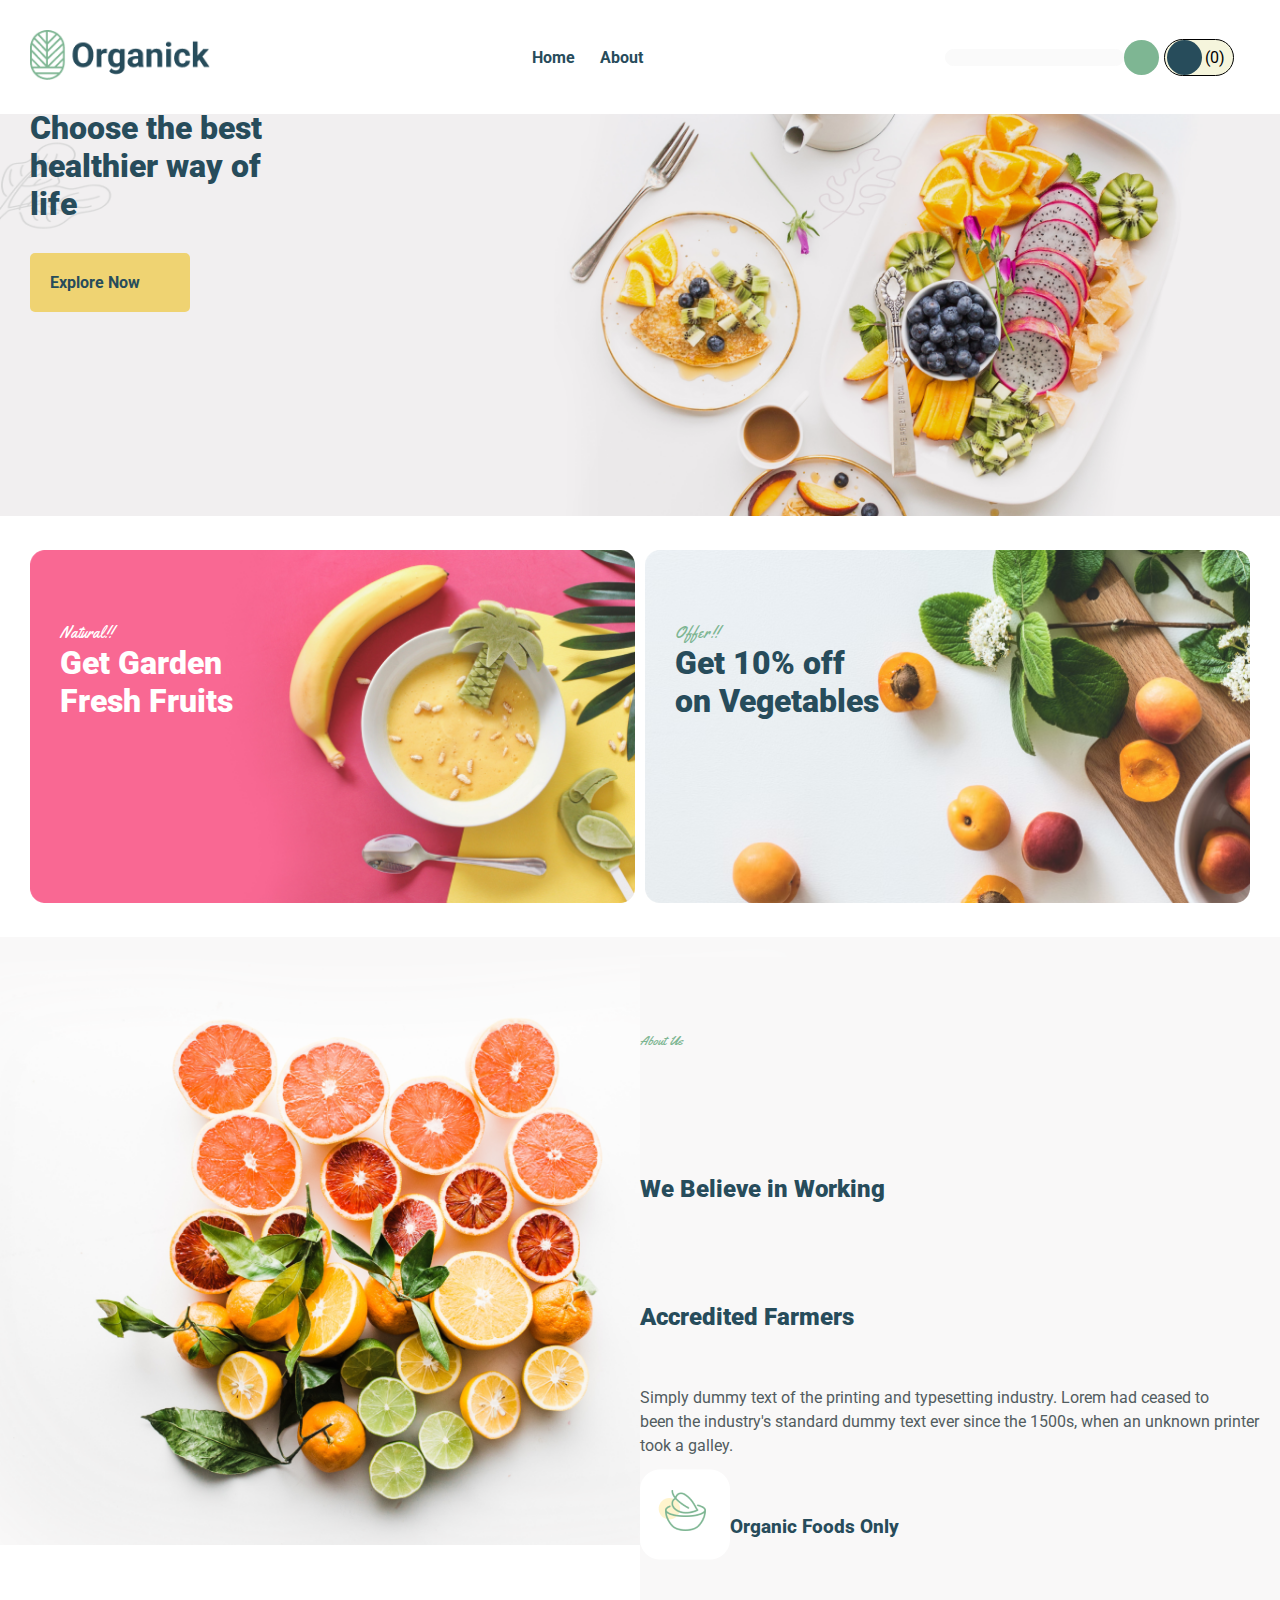
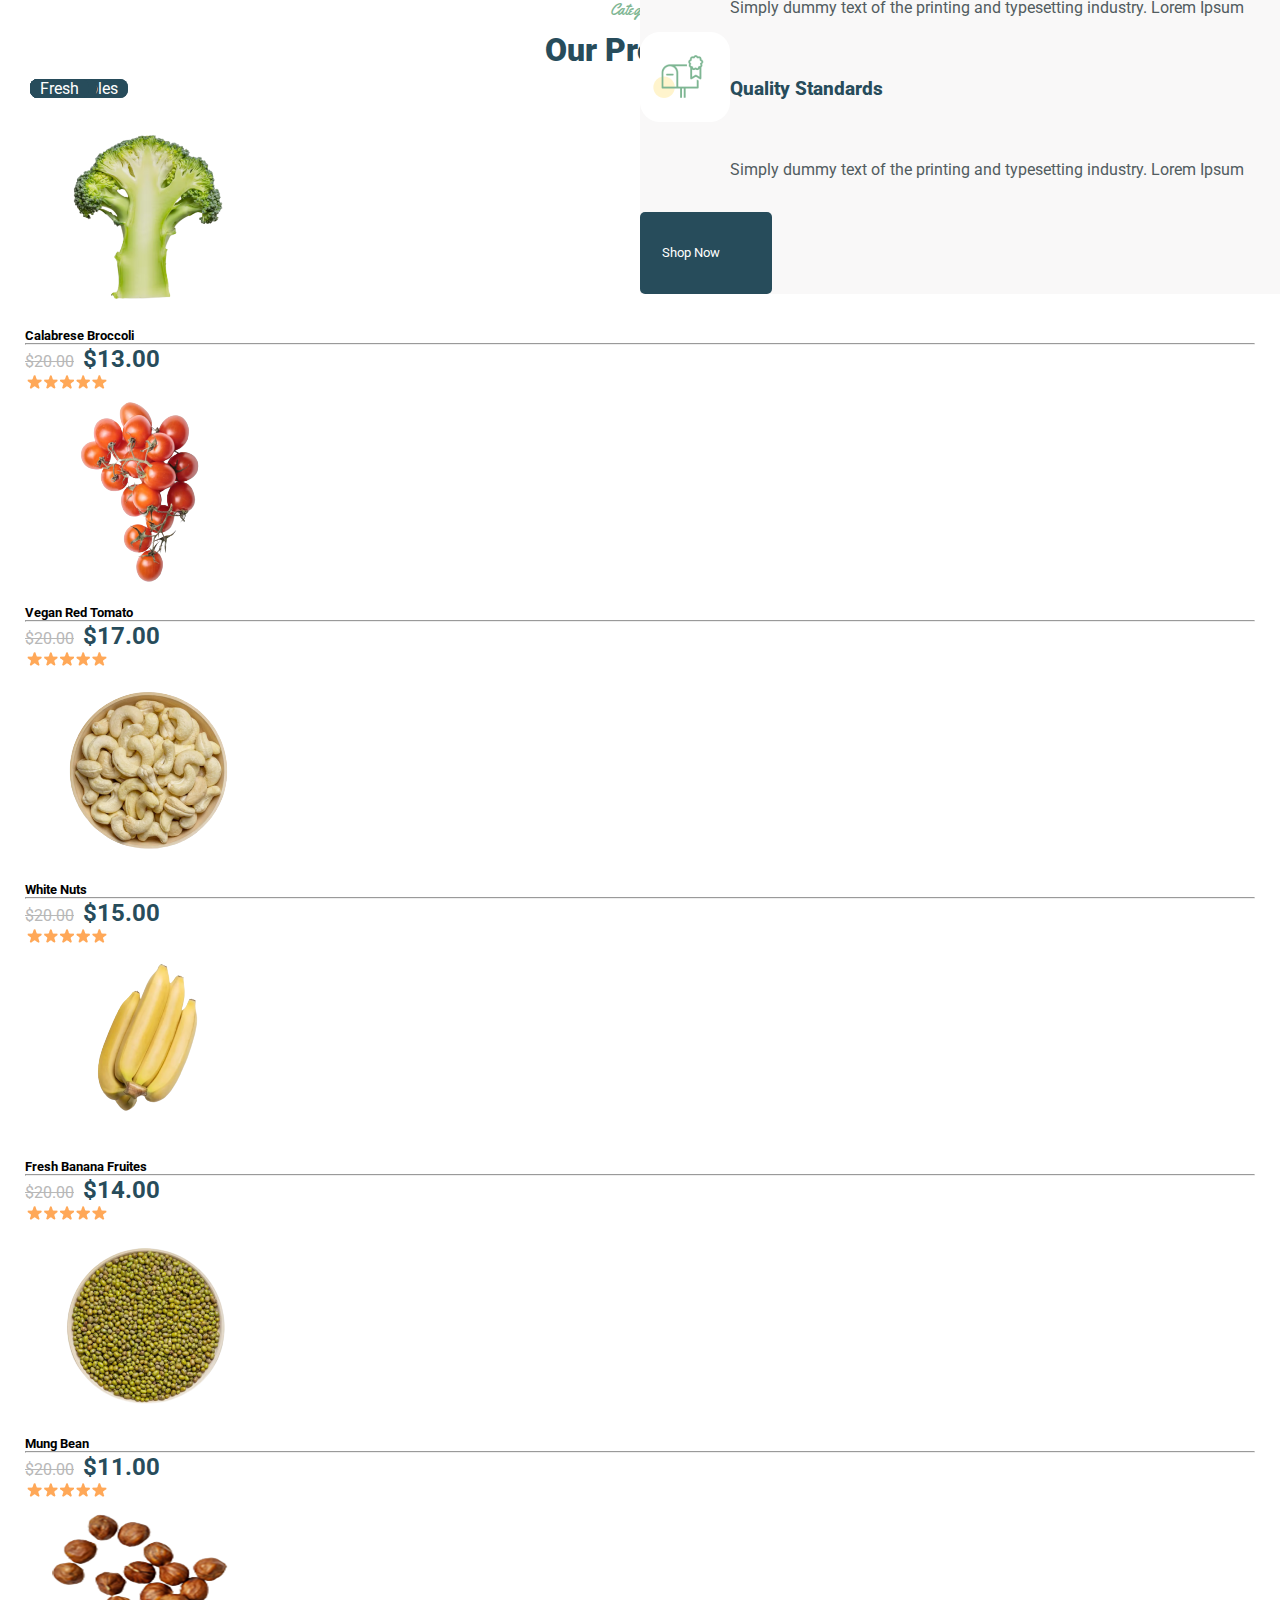
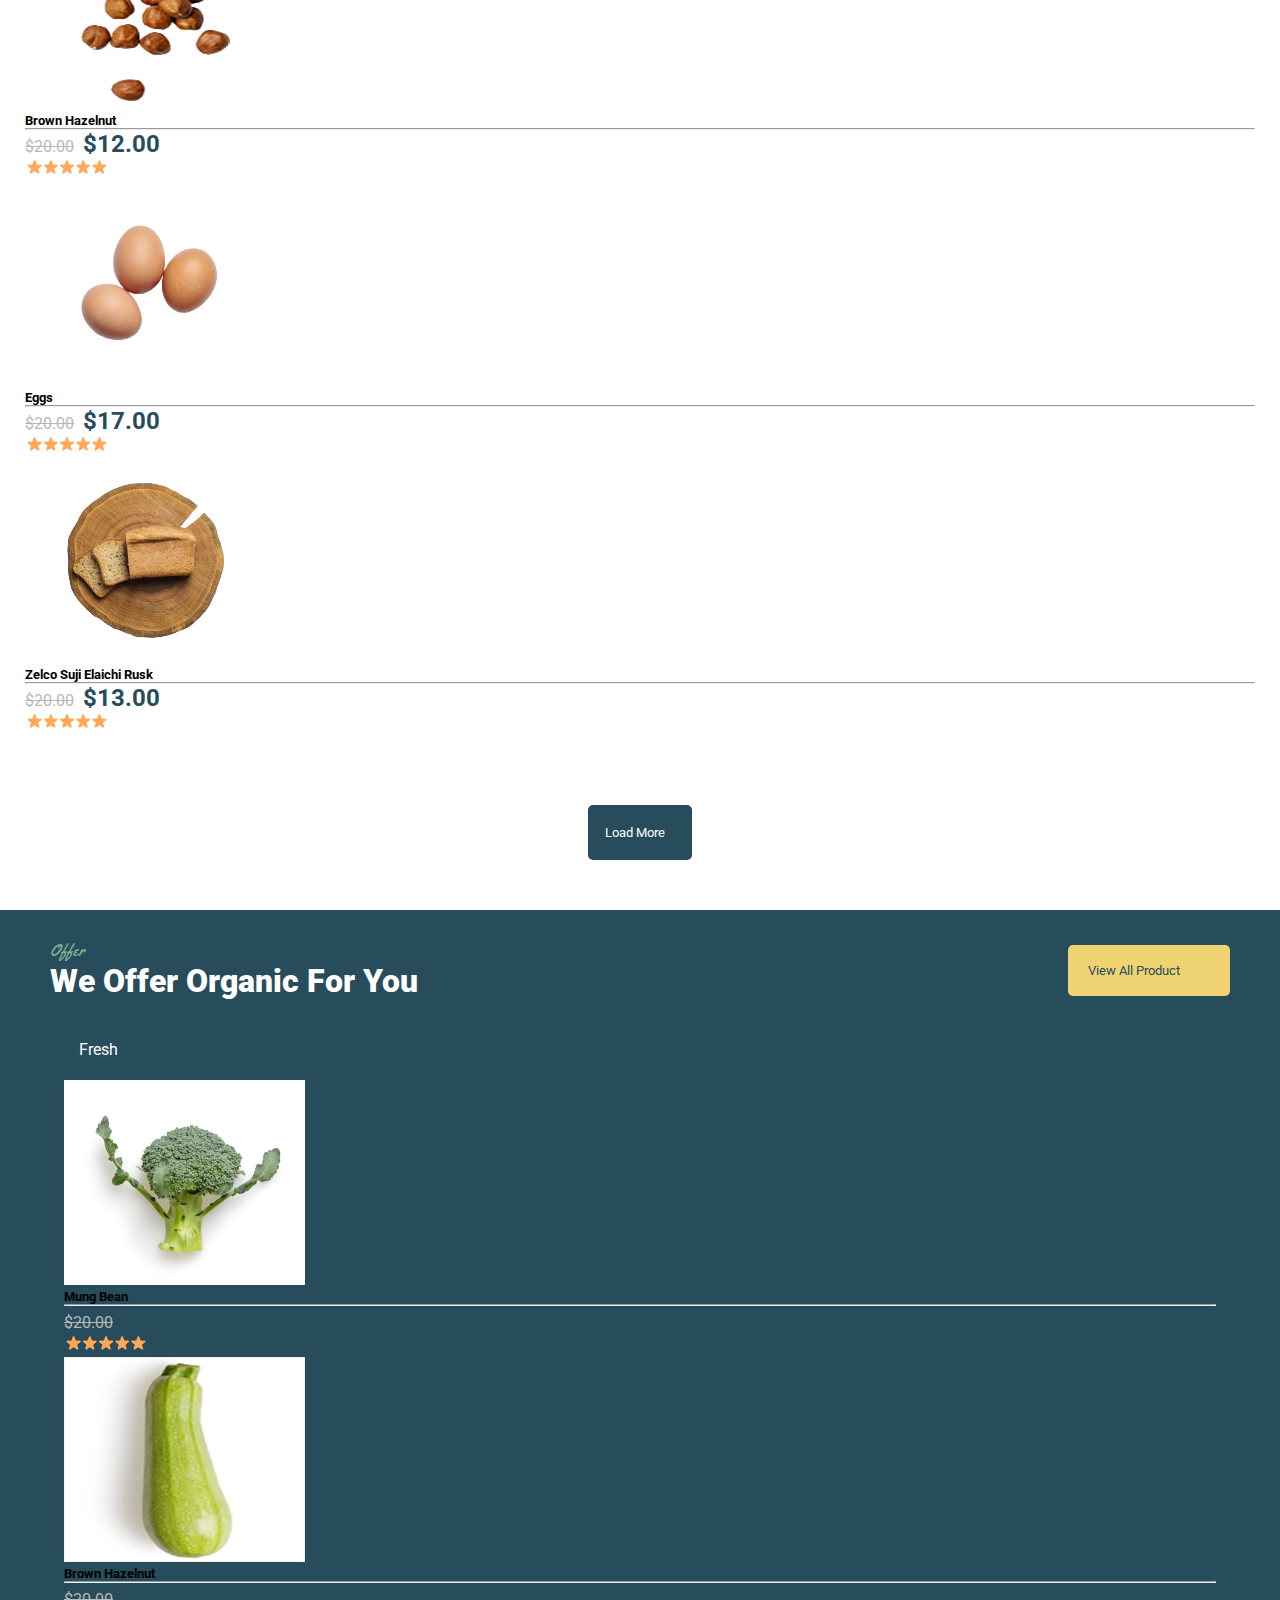
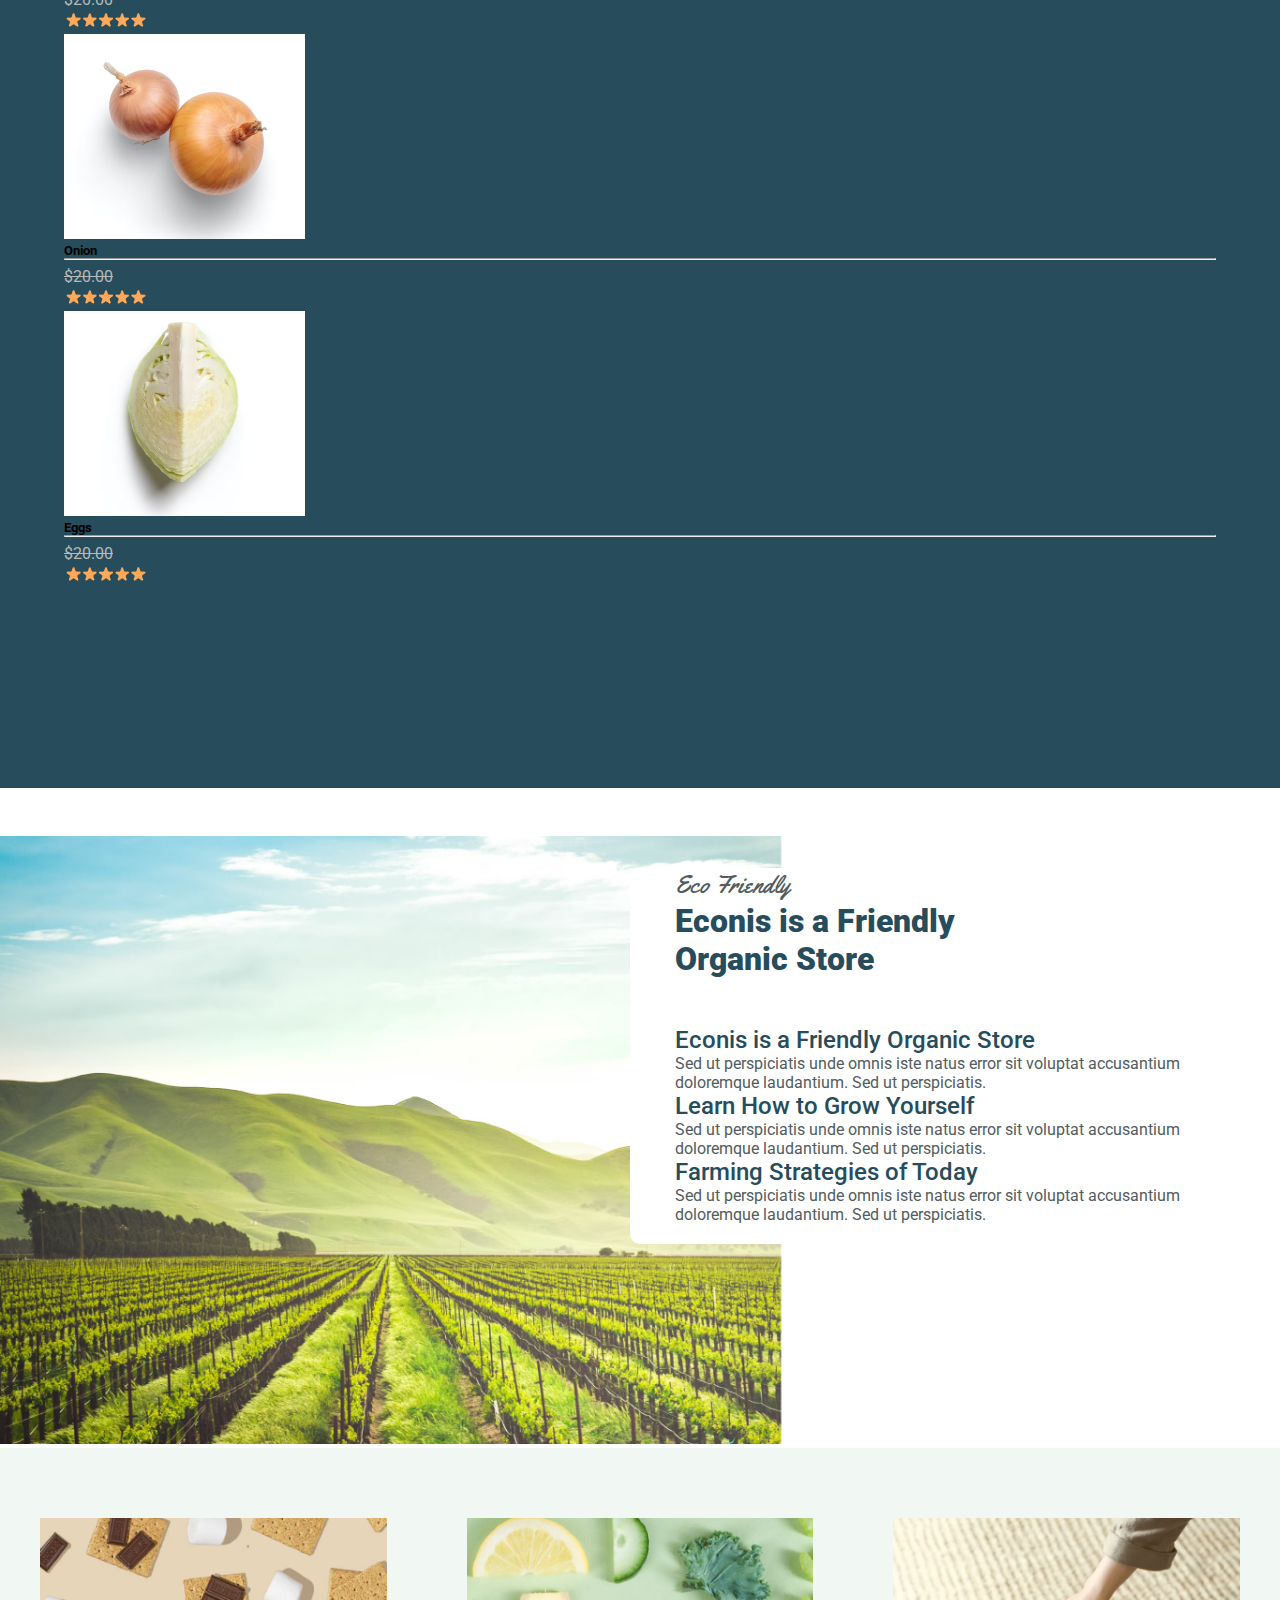
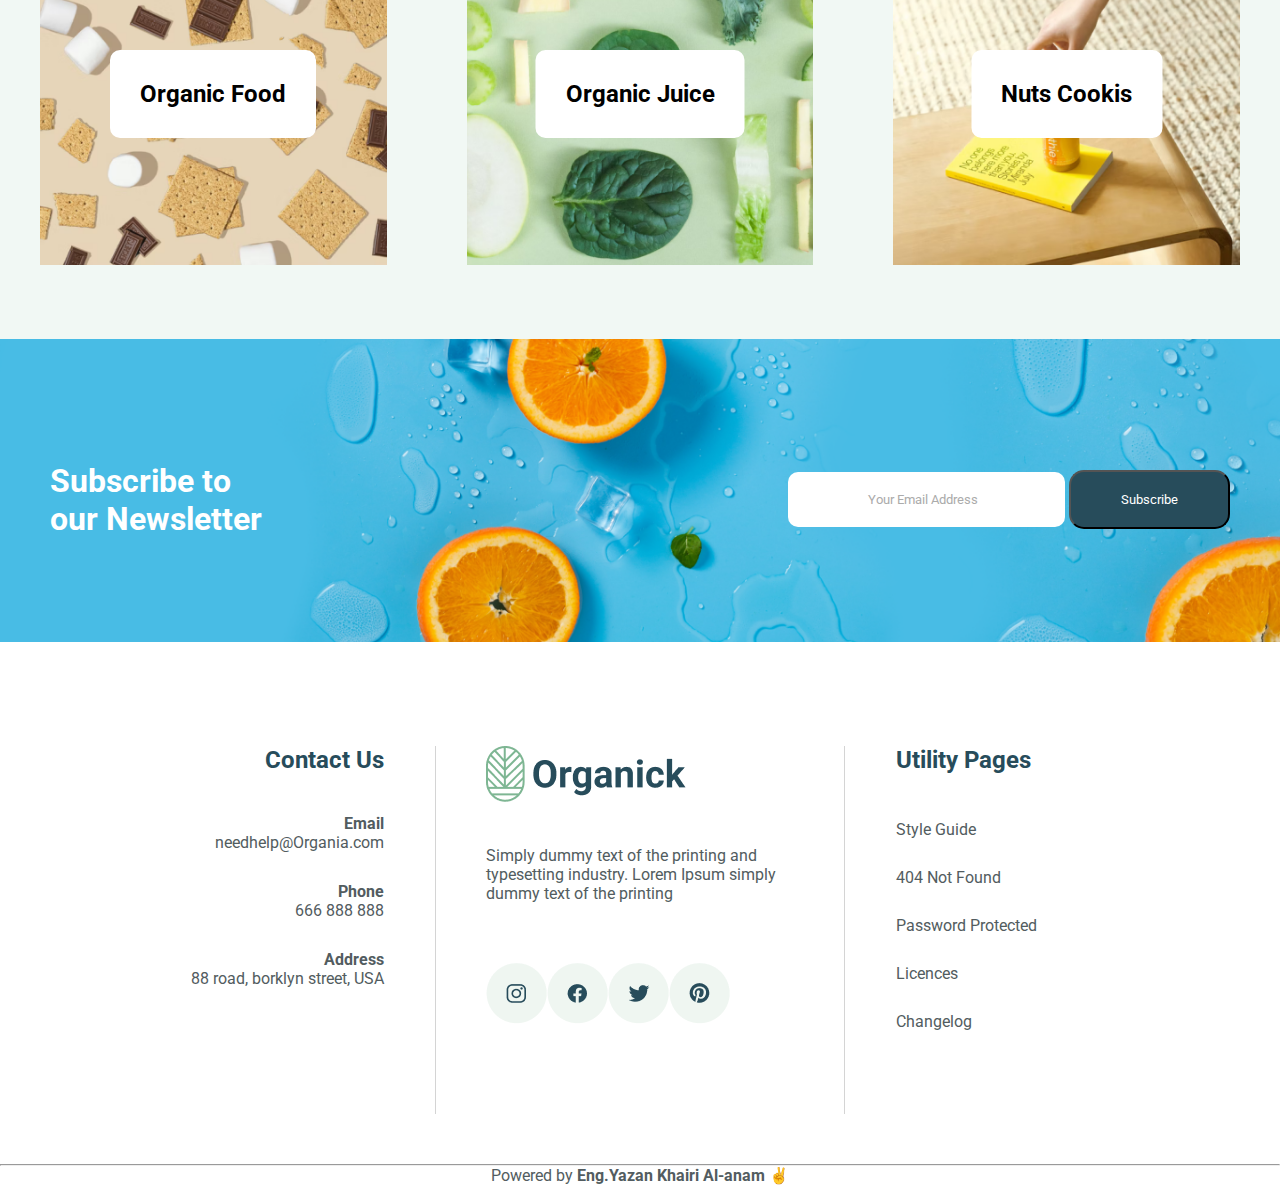
==== commit b3c00e1c: "project 2" ====
--- a/index.html
+++ b/index.html
@@ -569,7 +569,7 @@
     <footer>
         <hr>
         <div>
-            <p> Powered by <b>Yazan Khairi Al-anam ✌</b>
+            <p> Powered by <b>Eng.Yazan Khairi Al-anam ✌</b>
             </p>
         </div>
     </footer>
